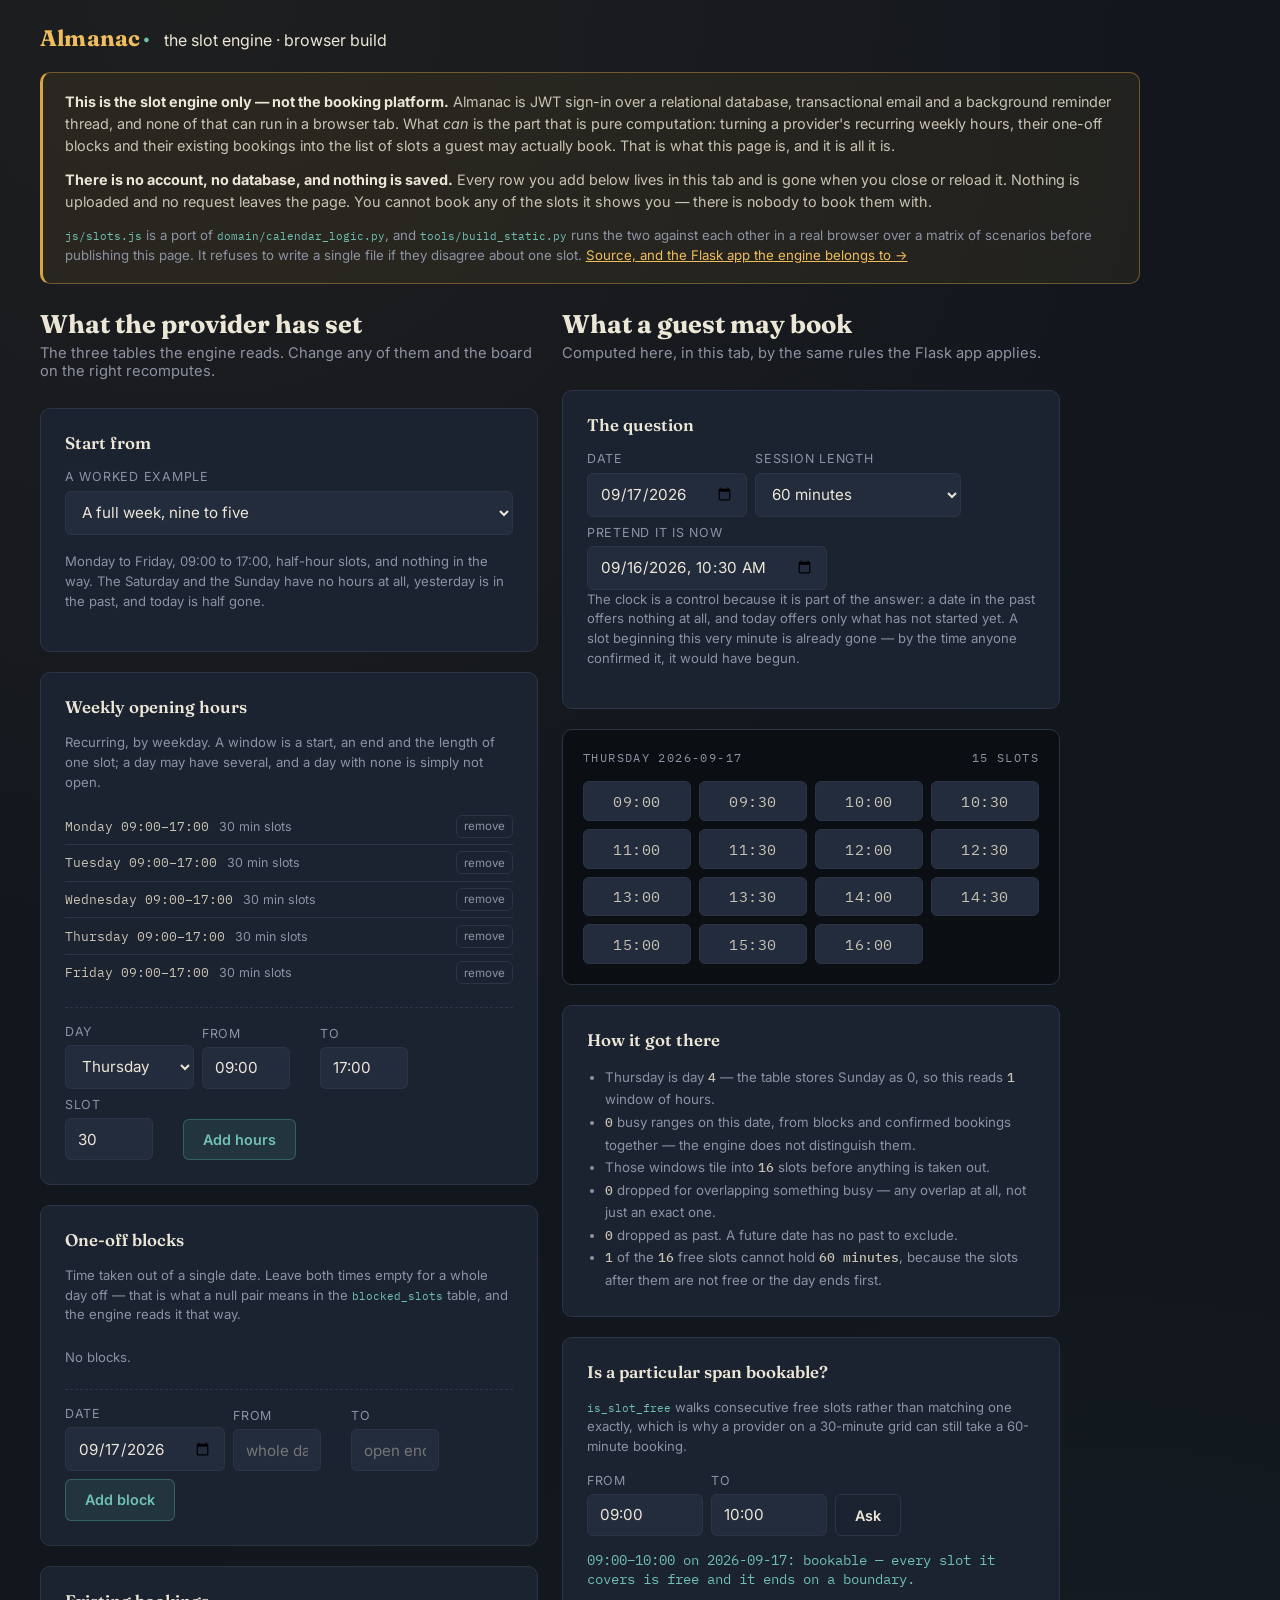
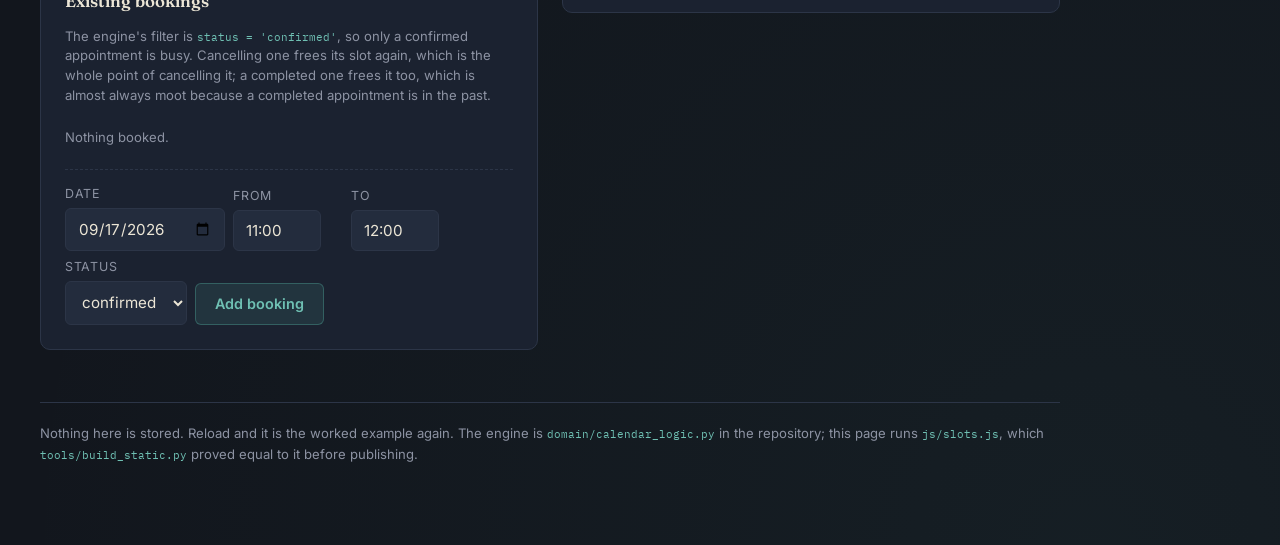
==== docs/app/index.html @ aa849d2b "Group 17 root modules into packages, and publish the slot engine on its own The root held seventeen " ====
<!DOCTYPE html>
<html lang="en">
<head>
<meta charset="UTF-8">
<meta name="viewport" content="width=device-width, initial-scale=1.0">
<title>Almanac — the slot engine, in your browser</title>
<meta name="description" content="The free-slot engine from Almanac, running standalone: recurring weekly hours, minus one-off blocks, minus existing bookings, tiled into bookable slots. No account, no database, nothing saved.">
<link rel="stylesheet" href="css/style.css">
<link rel="stylesheet" href="css/demo.css">
</head>
<body class="demo-body">

<header class="demo-head">
  <div class="brand"><span class="mark">Almanac</span></div>
  <span class="brand sub">the slot engine · browser build</span>
</header>

<!-- The banner the Flask app does not have, because the Flask app does not
     need it. Said before anything else on the page, because somebody who
     reads this as "Almanac, online" will be wrong about every important
     thing on it. -->
<div class="demo-banner" id="demoBanner">
  <p>
    <b>This is the slot engine only — not the booking platform.</b>
    Almanac is JWT sign-in over a relational database, transactional email and
    a background reminder thread, and none of that can run in a browser tab.
    What <i>can</i> is the part that is pure computation: turning a provider's
    recurring weekly hours, their one-off blocks and their existing bookings
    into the list of slots a guest may actually book. That is what this page
    is, and it is all it is.
  </p>
  <p>
    <b>There is no account, no database, and nothing is saved.</b> Every row
    you add below lives in this tab and is gone when you close or reload it.
    Nothing is uploaded and no request leaves the page. You cannot book any of
    the slots it shows you — there is nobody to book them with.
  </p>
  <p class="demo-provenance">
    <code>js/slots.js</code> is a port of <code>domain/calendar_logic.py</code>,
    and <code>tools/build_static.py</code> runs the two against each other in a
    real browser over a matrix of scenarios before publishing this page. It
    refuses to write a single file if they disagree about one slot.
    <a href="https://github.com/luke-zhang-cs-py/Almanac-Main-Full-Stack-Calendar">Source, and the Flask app the engine belongs to &rarr;</a>
  </p>
</div>

<main class="main demo-main">

  <div class="demo-columns">

    <!-- ------------------------------------------------ the rows, left -->
    <section class="demo-inputs">
      <h2>What the provider has set</h2>
      <p class="lede">The three tables the engine reads. Change any of them and
        the board on the right recomputes.</p>

      <div class="card">
        <h3>Start from</h3>
        <div class="field">
          <label for="preset">A worked example</label>
          <select id="preset"></select>
        </div>
        <p class="demo-note" id="presetNote"></p>
      </div>

      <div class="card">
        <h3>Weekly opening hours</h3>
        <p class="demo-note">Recurring, by weekday. A window is a start, an end
          and the length of one slot; a day may have several, and a day with
          none is simply not open.</p>
        <div id="weekRows"></div>
        <form class="inline-form demo-add" id="addWindow">
          <div class="field">
            <label for="windowDay">Day</label>
            <select id="windowDay"></select>
          </div>
          <div class="field">
            <label for="windowStart">From</label>
            <input type="text" id="windowStart" value="09:00" size="5">
          </div>
          <div class="field">
            <label for="windowEnd">To</label>
            <input type="text" id="windowEnd" value="17:00" size="5">
          </div>
          <div class="field">
            <label for="windowSlot">Slot</label>
            <input type="number" id="windowSlot" value="30" min="1" step="1">
          </div>
          <button type="submit" class="btn btn-teal">Add hours</button>
        </form>
      </div>

      <div class="card">
        <h3>One-off blocks</h3>
        <p class="demo-note">Time taken out of a single date. Leave both times
          empty for a whole day off — that is what a null pair means in the
          <code>blocked_slots</code> table, and the engine reads it that way.</p>
        <div id="blockRows"></div>
        <form class="inline-form demo-add" id="addBlock">
          <div class="field">
            <label for="blockDate">Date</label>
            <input type="date" id="blockDate">
          </div>
          <div class="field">
            <label for="blockStart">From</label>
            <input type="text" id="blockStart" placeholder="whole day" size="5">
          </div>
          <div class="field">
            <label for="blockEnd">To</label>
            <input type="text" id="blockEnd" placeholder="open end" size="5">
          </div>
          <button type="submit" class="btn btn-teal">Add block</button>
        </form>
      </div>

      <div class="card">
        <h3>Existing bookings</h3>
        <p class="demo-note">The engine's filter is
          <code>status = 'confirmed'</code>, so only a confirmed appointment
          is busy. Cancelling one frees its slot again, which is the whole
          point of cancelling it; a completed one frees it too, which is
          almost always moot because a completed appointment is in the
          past.</p>
        <div id="bookingRows"></div>
        <form class="inline-form demo-add" id="addBooking">
          <div class="field">
            <label for="bookingDate">Date</label>
            <input type="date" id="bookingDate">
          </div>
          <div class="field">
            <label for="bookingStart">From</label>
            <input type="text" id="bookingStart" value="11:00" size="5">
          </div>
          <div class="field">
            <label for="bookingEnd">To</label>
            <input type="text" id="bookingEnd" value="12:00" size="5">
          </div>
          <div class="field">
            <label for="bookingStatus">Status</label>
            <select id="bookingStatus">
              <option value="confirmed">confirmed</option>
              <option value="cancelled">cancelled</option>
              <option value="completed">completed</option>
            </select>
          </div>
          <button type="submit" class="btn btn-teal">Add booking</button>
        </form>
      </div>
    </section>

    <!-- --------------------------------------------- the answer, right -->
    <section class="demo-output">
      <h2>What a guest may book</h2>
      <p class="lede">Computed here, in this tab, by the same rules the Flask
        app applies.</p>

      <div class="card">
        <h3>The question</h3>
        <form class="inline-form" id="askForm" onsubmit="return false;">
          <div class="field">
            <label for="askDate">Date</label>
            <input type="date" id="askDate">
          </div>
          <div class="field">
            <label for="askDuration">Session length</label>
            <select id="askDuration">
              <option value="0">one slot, whatever it is</option>
              <option value="15">15 minutes</option>
              <option value="30">30 minutes</option>
              <option value="45">45 minutes</option>
              <option value="60">60 minutes</option>
              <option value="90">90 minutes</option>
              <option value="120">2 hours</option>
            </select>
          </div>
          <div class="field">
            <label for="askNow">Pretend it is now</label>
            <input type="datetime-local" id="askNow">
          </div>
        </form>
        <p class="demo-note">The clock is a control because it is part of the
          answer: a date in the past offers nothing at all, and today offers
          only what has not started yet. A slot beginning this very minute is
          already gone — by the time anyone confirmed it, it would have begun.</p>
      </div>

      <div class="board">
        <div class="board-head">
          <span id="boardDay">—</span>
          <span id="boardCount">—</span>
        </div>
        <div class="board-grid" id="boardGrid"></div>
        <div class="board-empty hidden" id="boardEmpty"></div>
      </div>

      <div class="card demo-trace">
        <h3>How it got there</h3>
        <ul id="traceList"></ul>
      </div>

      <div class="card">
        <h3>Is a particular span bookable?</h3>
        <p class="demo-note"><code>is_slot_free</code> walks consecutive free
          slots rather than matching one exactly, which is why a provider on a
          30-minute grid can still take a 60-minute booking.</p>
        <form class="inline-form" id="probeForm">
          <div class="field">
            <label for="probeStart">From</label>
            <input type="text" id="probeStart" value="09:00" size="5">
          </div>
          <div class="field">
            <label for="probeEnd">To</label>
            <input type="text" id="probeEnd" value="10:00" size="5">
          </div>
          <button type="submit" class="btn btn-ghost">Ask</button>
        </form>
        <p id="probeAnswer" class="demo-answer">—</p>
      </div>
    </section>
  </div>

  <footer class="demo-foot">
    <p>
      Nothing here is stored. Reload and it is the worked example again.
      The engine is <code>domain/calendar_logic.py</code> in the repository;
      this page runs <code>js/slots.js</code>, which
      <code>tools/build_static.py</code> proved equal to it before publishing.
    </p>
  </footer>
</main>

<script src="js/slots.js"></script>
<script src="js/scenarios.js"></script>
<script src="js/demo.js"></script>
</body>
</html>
---- docs/app/css/style.css ----
/* Generated by tools/build_static.py -- edit static/css/style.css instead. */
@import url('https://fonts.googleapis.com/css2?family=Fraunces:opsz,wght@9..144,500..800&family=Inter:wght@400;500;600;700&family=IBM+Plex+Mono:wght@400;500;600&display=swap');

:root {
  --ink: #12161d;
  --panel: #1b2230;
  --panel-alt: #232c3d;
  --panel-raised: #29334a;
  --border: #2c3547;
  --parchment: #ece6d6;
  --parchment-dim: #c9c3b2;
  --muted: #8d93a3;
  --brass: #d9a441;
  --brass-strong: #f0bd5c;
  --teal: #4fa396;
  --teal-strong: #6fc0b3;
  --clay: #c1573f;
  --clay-strong: #dd7057;

  --font-display: 'Fraunces', serif;
  --font-body: 'Inter', system-ui, sans-serif;
  --font-mono: 'IBM Plex Mono', monospace;

  --radius-s: 6px;
  --radius-m: 10px;
  --radius-l: 16px;
  --shadow-card: 0 10px 30px -12px rgba(0, 0, 0, 0.55);
}

* { box-sizing: border-box; }

html, body {
  margin: 0;
  padding: 0;
  background: var(--ink);
  color: var(--parchment);
  font-family: var(--font-body);
  min-height: 100vh;
}

body {
  background-image:
    radial-gradient(circle at 15% 0%, rgba(217, 164, 65, 0.06), transparent 45%),
    radial-gradient(circle at 85% 100%, rgba(79, 163, 150, 0.06), transparent 45%);
}

button, input, select, textarea { font-family: inherit; }

a { color: var(--brass-strong); }

::selection { background: var(--brass); color: var(--ink); }

/* focus visibility */
button:focus-visible, input:focus-visible, select:focus-visible, a:focus-visible {
  outline: 2px solid var(--brass-strong);
  outline-offset: 2px;
}

.hidden { display: none !important; }

/* ---------------------------------------------------------------- */
/* App shell / brand                                                 */
/* ---------------------------------------------------------------- */
.brand {
  display: flex;
  align-items: baseline;
  gap: 0.5rem;
}
.brand .mark {
  font-family: var(--font-display);
  font-weight: 700;
  font-size: 1.4rem;
  color: var(--brass-strong);
  letter-spacing: 0.01em;
}
.brand .mark::after { content: '·'; color: var(--teal-strong); margin-left: 2px; }
.brand .sub {
  font-family: var(--font-mono);
  font-size: 0.68rem;
  color: var(--muted);
  text-transform: uppercase;
  letter-spacing: 0.14em;
}

/* ---------------------------------------------------------------- */
/* Auth screen — "open ledger" split card                            */
/* ---------------------------------------------------------------- */
#auth-screen {
  min-height: 100vh;
  display: flex;
  align-items: center;
  justify-content: center;
  padding: 2rem 1rem;
}

.ledger {
  width: min(880px, 100%);
  display: grid;
  grid-template-columns: 1fr 1.1fr;
  border-radius: var(--radius-l);
  overflow: hidden;
  box-shadow: var(--shadow-card);
  border: 1px solid var(--border);
}

.ledger-cover {
  background: linear-gradient(160deg, #1a2130, #0e1218 85%);
  padding: 2.75rem 2.25rem;
  display: flex;
  flex-direction: column;
  justify-content: space-between;
  position: relative;
  border-right: 1px dashed var(--border);
}
.ledger-cover::before {
  content: '';
  position: absolute;
  inset: 14px;
  border: 1px solid rgba(217, 164, 65, 0.18);
  border-radius: 10px;
  pointer-events: none;
}
.ledger-cover h1 {
  font-family: var(--font-display);
  font-size: 2.1rem;
  line-height: 1.15;
  margin: 1.5rem 0 0.75rem;
  color: var(--parchment);
}
.ledger-cover p {
  color: var(--parchment-dim);
  font-size: 0.95rem;
  line-height: 1.55;
  max-width: 30ch;
}
.ledger-cover .roles {
  display: flex;
  flex-direction: column;
  gap: 0.6rem;
  margin-top: 2rem;
  font-family: var(--font-mono);
  font-size: 0.75rem;
  color: var(--muted);
}
.ledger-cover .roles span.tag {
  display: inline-block;
  width: 8px; height: 8px;
  border-radius: 50%;
  margin-right: 0.5rem;
}

.ledger-form {
  background: var(--panel);
  padding: 2.75rem 2.5rem;
  display: flex;
  flex-direction: column;
}

.tabs {
  display: flex;
  gap: 1.5rem;
  margin-bottom: 1.75rem;
  border-bottom: 1px solid var(--border);
}
.tab {
  background: none;
  border: none;
  color: var(--muted);
  font-size: 0.95rem;
  font-weight: 600;
  padding: 0.5rem 0 0.9rem;
  cursor: pointer;
  position: relative;
}
.tab.active { color: var(--parchment); }
.tab.active::after {
  content: '';
  position: absolute;
  left: 0; right: 0; bottom: -1px;
  height: 2px;
  background: var(--brass-strong);
}

.field { margin-bottom: 1.1rem; }
.field label {
  display: block;
  font-size: 0.78rem;
  color: var(--muted);
  margin-bottom: 0.4rem;
  text-transform: uppercase;
  letter-spacing: 0.06em;
}
.field input, .field select, .field textarea {
  width: 100%;
  background: var(--panel-alt);
  border: 1px solid var(--border);
  border-radius: var(--radius-s);
  color: var(--parchment);
  padding: 0.65rem 0.75rem;
  font-size: 0.95rem;
}
.field input:focus, .field select:focus, .field textarea:focus { border-color: var(--brass); }

.role-picker { display: flex; gap: 0.6rem; }
.role-picker label {
  flex: 1;
  border: 1px solid var(--border);
  border-radius: var(--radius-s);
  padding: 0.55rem 0.5rem;
  text-align: center;
  font-size: 0.82rem;
  cursor: pointer;
  color: var(--muted);
  text-transform: none;
}
.role-picker input { display: none; }
.role-picker input:checked + span { color: var(--parchment); }
.role-picker label:has(input:checked) { border-color: var(--brass); background: rgba(217,164,65,0.08); }

.btn {
  display: inline-flex;
  align-items: center;
  justify-content: center;
  gap: 0.5rem;
  border: none;
  border-radius: var(--radius-s);
  padding: 0.7rem 1.2rem;
  font-weight: 600;
  font-size: 0.9rem;
  cursor: pointer;
  transition: transform 0.08s ease, filter 0.15s ease;
}
.btn:active { transform: translateY(1px); }
.btn-primary { background: var(--brass); color: #201505; }
.btn-primary:hover { filter: brightness(1.08); }
.btn-ghost { background: transparent; color: var(--parchment); border: 1px solid var(--border); }
.btn-ghost:hover { border-color: var(--brass); }
.btn-danger { background: rgba(193, 87, 63, 0.15); color: var(--clay-strong); border: 1px solid rgba(193,87,63,0.4); }
.btn-danger:hover { background: rgba(193, 87, 63, 0.28); }
.btn-teal { background: rgba(79,163,150,0.15); color: var(--teal-strong); border: 1px solid rgba(79,163,150,0.4); }
.btn-teal:hover { background: rgba(79,163,150,0.28); }
.btn-block { width: 100%; }
.btn:disabled { opacity: 0.5; cursor: not-allowed; }

.form-msg {
  font-size: 0.85rem;
  padding: 0.6rem 0.8rem;
  border-radius: var(--radius-s);
  margin-bottom: 1rem;
}
.form-msg.error { background: rgba(193,87,63,0.15); color: var(--clay-strong); }
.form-msg.success { background: rgba(79,163,150,0.15); color: var(--teal-strong); }

/* ---------------------------------------------------------------- */
/* App layout                                                        */
/* ---------------------------------------------------------------- */
#app-screen { display: grid; grid-template-columns: 230px 1fr; min-height: 100vh; }

.sidebar {
  background: #0e1218;
  border-right: 1px solid var(--border);
  padding: 1.75rem 1.25rem;
  display: flex;
  flex-direction: column;
}
.sidebar .brand { margin-bottom: 2.25rem; }
.nav-item {
  display: flex;
  align-items: center;
  gap: 0.65rem;
  padding: 0.65rem 0.75rem;
  border-radius: var(--radius-s);
  color: var(--muted);
  font-size: 0.88rem;
  font-weight: 500;
  cursor: pointer;
  margin-bottom: 0.25rem;
  border: 1px solid transparent;
}
.nav-item:hover { color: var(--parchment); }
.nav-item.active {
  background: var(--panel);
  color: var(--parchment);
  border-color: var(--border);
}
.nav-item .dot { width: 6px; height: 6px; border-radius: 50%; background: var(--brass); opacity: 0; }
.nav-item.active .dot { opacity: 1; }

.sidebar-foot {
  margin-top: auto;
  padding-top: 1.25rem;
  border-top: 1px solid var(--border);
  font-size: 0.8rem;
}
.who { color: var(--parchment); font-weight: 600; }
.role-badge {
  display: inline-block;
  font-family: var(--font-mono);
  font-size: 0.65rem;
  text-transform: uppercase;
  letter-spacing: 0.08em;
  padding: 0.15rem 0.45rem;
  border-radius: 4px;
  margin-top: 0.35rem;
}
.role-badge.admin { background: rgba(217,164,65,0.18); color: var(--brass-strong); }
.role-badge.provider { background: rgba(79,163,150,0.18); color: var(--teal-strong); }
.role-badge.client { background: rgba(140,150,170,0.18); color: var(--muted); }

.main { padding: 2rem 2.5rem; max-width: 1100px; }
.main h2 {
  font-family: var(--font-display);
  font-size: 1.6rem;
  margin: 0 0 0.25rem;
}
.main .lede { color: var(--muted); margin: 0 0 1.75rem; font-size: 0.92rem; }

.card {
  background: var(--panel);
  border: 1px solid var(--border);
  border-radius: var(--radius-m);
  padding: 1.5rem;
  margin-bottom: 1.25rem;
}
.card h3 {
  font-family: var(--font-display);
  font-size: 1.05rem;
  margin: 0 0 1rem;
  font-weight: 600;
}

.grid-2 { display: grid; grid-template-columns: 1fr 1fr; gap: 1.25rem; }

/* provider directory */
.provider-list { display: grid; grid-template-columns: repeat(auto-fill, minmax(220px, 1fr)); gap: 1rem; }
.provider-card {
  background: var(--panel-alt);
  border: 1px solid var(--border);
  border-radius: var(--radius-m);
  padding: 1.1rem;
  cursor: pointer;
  transition: border-color 0.15s ease;
}
.provider-card:hover { border-color: var(--brass); }
.provider-card.selected { border-color: var(--brass); background: rgba(217,164,65,0.07); }
.provider-card .name { font-weight: 600; margin-bottom: 0.2rem; }
.provider-card .specialty { color: var(--teal-strong); font-size: 0.8rem; font-family: var(--font-mono); }

/* Departure board — signature slot picker */
.board {
  background: #0b0e13;
  border: 1px solid var(--border);
  border-radius: var(--radius-m);
  padding: 1.25rem;
}
.board-head {
  display: flex;
  justify-content: space-between;
  align-items: center;
  margin-bottom: 1rem;
  font-family: var(--font-mono);
  font-size: 0.72rem;
  text-transform: uppercase;
  letter-spacing: 0.12em;
  color: var(--muted);
}
.board-grid {
  display: grid;
  grid-template-columns: repeat(auto-fill, minmax(92px, 1fr));
  gap: 0.5rem;
}
.slot-chip {
  font-family: var(--font-mono);
  font-size: 0.95rem;
  letter-spacing: 0.03em;
  background: var(--panel-alt);
  border: 1px solid var(--border);
  color: var(--parchment-dim);
  border-radius: var(--radius-s);
  padding: 0.55rem 0.4rem;
  text-align: center;
  cursor: pointer;
  transition: background 0.12s ease, color 0.12s ease, transform 0.08s ease;
}
.slot-chip:hover { background: var(--panel-raised); color: var(--parchment); }
.slot-chip.selected { background: var(--brass); color: #201505; border-color: var(--brass); font-weight: 600; }
.slot-chip:active { transform: scale(0.97); }
.board-empty { color: var(--muted); font-size: 0.88rem; padding: 1.5rem 0; text-align: center; }

/* tables */
table { width: 100%; border-collapse: collapse; font-size: 0.88rem; }
th {
  text-align: left;
  font-family: var(--font-mono);
  font-size: 0.68rem;
  text-transform: uppercase;
  letter-spacing: 0.08em;
  color: var(--muted);
  padding: 0.5rem 0.6rem;
  border-bottom: 1px solid var(--border);
}
td { padding: 0.65rem 0.6rem; border-bottom: 1px solid var(--border); vertical-align: middle; }
tr:last-child td { border-bottom: none; }
.mono { font-family: var(--font-mono); }

.status-pill {
  display: inline-block;
  font-family: var(--font-mono);
  font-size: 0.68rem;
  text-transform: uppercase;
  letter-spacing: 0.06em;
  padding: 0.2rem 0.5rem;
  border-radius: 4px;
}
.status-pill.confirmed { background: rgba(79,163,150,0.18); color: var(--teal-strong); }
.status-pill.cancelled { background: rgba(193,87,63,0.18); color: var(--clay-strong); }
.status-pill.completed { background: rgba(217,164,65,0.18); color: var(--brass-strong); }
.status-pill.sent { background: rgba(79,163,150,0.18); color: var(--teal-strong); }
.status-pill.queued { background: rgba(140,150,170,0.18); color: var(--muted); }
.status-pill.failed { background: rgba(193,87,63,0.18); color: var(--clay-strong); }

/* email log */
.mail-status { display: flex; align-items: center; gap: 0.9rem; flex-wrap: wrap; font-size: 0.8rem; color: var(--muted); }
.mail-error {
  margin-top: 0.3rem;
  max-width: 220px;
  font-size: 0.7rem;
  color: var(--clay-strong);
  white-space: nowrap;
  overflow: hidden;
  text-overflow: ellipsis;
}

/* ticket-stub appointment cards for the client view */
.ticket-list { display: flex; flex-direction: column; gap: 0.75rem; }
.ticket {
  display: grid;
  grid-template-columns: 90px 1fr auto;
  align-items: center;
  gap: 1rem;
  background: var(--panel-alt);
  border: 1px solid var(--border);
  border-radius: var(--radius-s);
  padding: 0.9rem 1rem;
  position: relative;
}
.ticket::before, .ticket::after {
  content: '';
  position: absolute;
  width: 14px; height: 14px;
  background: var(--ink);
  border-radius: 50%;
  top: 50%;
  transform: translateY(-50%);
}
.ticket::before { left: -7px; }
.ticket::after { right: -7px; }
.ticket .date-block {
  font-family: var(--font-mono);
  text-align: center;
  border-right: 1px dashed var(--border);
  padding-right: 1rem;
}
.ticket .date-block .day { font-size: 1.3rem; color: var(--brass-strong); font-weight: 600; line-height: 1; }
.ticket .date-block .mon { font-size: 0.65rem; color: var(--muted); text-transform: uppercase; }
.ticket .info .who { font-weight: 600; margin-bottom: 0.15rem; }
.ticket .info .when { font-family: var(--font-mono); font-size: 0.8rem; color: var(--muted); }
.ticket .actions { display: flex; gap: 0.5rem; }

.empty-state {
  text-align: center;
  padding: 2.5rem 1rem;
  color: var(--muted);
}
.empty-state .glyph { font-size: 1.8rem; margin-bottom: 0.5rem; }

.day-row {
  display: grid;
  grid-template-columns: 110px 1fr auto;
  align-items: center;
  gap: 1rem;
  padding: 0.6rem 0;
  border-bottom: 1px solid var(--border);
}
.day-row:last-child { border-bottom: none; }
.day-row .day-name { font-weight: 600; font-size: 0.85rem; }
.day-row .windows { display: flex; flex-wrap: wrap; gap: 0.4rem; }
.window-chip {
  font-family: var(--font-mono);
  font-size: 0.75rem;
  background: var(--panel-raised);
  padding: 0.25rem 0.55rem;
  border-radius: 4px;
  display: inline-flex;
  align-items: center;
  gap: 0.4rem;
}
.window-chip button {
  background: none; border: none; color: var(--clay-strong); cursor: pointer; font-size: 0.85rem; line-height: 1; padding: 0;
}

.inline-form { display: flex; gap: 0.5rem; flex-wrap: wrap; align-items: flex-end; }
.inline-form .field { margin-bottom: 0; min-width: 110px; }

.toast-stack {
  position: fixed;
  bottom: 1.5rem;
  right: 1.5rem;
  display: flex;
  flex-direction: column;
  gap: 0.6rem;
  z-index: 50;
}
.toast {
  background: var(--panel-raised);
  border: 1px solid var(--border);
  border-left: 3px solid var(--brass);
  padding: 0.75rem 1rem;
  border-radius: var(--radius-s);
  font-size: 0.85rem;
  box-shadow: var(--shadow-card);
  animation: toast-in 0.2s ease;
}
.toast.error { border-left-color: var(--clay); }
.toast.success { border-left-color: var(--teal); }
@keyframes toast-in {
  from { opacity: 0; transform: translateY(8px); }
  to { opacity: 1; transform: translateY(0); }
}

@media (prefers-reduced-motion: reduce) {
  * { animation: none !important; transition: none !important; }
}

@media (max-width: 860px) {
  .ledger { grid-template-columns: 1fr; }
  .ledger-cover { display: none; }
  #app-screen { grid-template-columns: 1fr; }
  .sidebar { display: flex; flex-direction: row; overflow-x: auto; padding: 1rem; }
  .sidebar .brand, .sidebar-foot { display: none; }
  .nav-item { white-space: nowrap; }
  .main { padding: 1.5rem 1.25rem; }
  .grid-2 { grid-template-columns: 1fr; }
  .ticket { grid-template-columns: 70px 1fr; }
  .ticket .actions { grid-column: 1 / -1; justify-content: flex-end; margin-top: 0.5rem; }
}
---- docs/app/css/demo.css ----
/* The slot-engine demo's own styles.
 *
 * Everything structural -- the surface, the type, the cards, the departure
 * board, the slot chips, the buttons, the fields -- comes from
 * static/css/style.css, copied here by tools/build_static.py from the file
 * the Flask app serves. This file only adds what a page that does not exist
 * in the Flask app needs: the banner, a two-column layout, and a handful of
 * read-only rows.
 *
 * style.css opens with an @import of three Google fonts. Over https that
 * works; over file:// it quietly fails and the page falls back to the system
 * stack named beside each one, which is why --font-body ends in
 * system-ui, sans-serif. The layout does not depend on the webfonts loading.
 */

.demo-body { padding-bottom: 3rem; }

.demo-head {
  display: flex;
  align-items: baseline;
  gap: 0.9rem;
  padding: 1.5rem 2.5rem 0;
  flex-wrap: wrap;
}
.demo-head .brand.sub { margin: 0; }

.demo-banner {
  margin: 1.25rem 2.5rem 0;
  padding: 1.1rem 1.35rem;
  border: 1px solid rgba(217, 164, 65, 0.42);
  border-left: 3px solid var(--brass);
  border-radius: var(--radius-m);
  background: rgba(217, 164, 65, 0.07);
  max-width: 1100px;
}
.demo-banner p {
  margin: 0 0 0.7rem;
  font-size: 0.9rem;
  line-height: 1.55;
  color: var(--parchment-dim);
}
.demo-banner p:last-child { margin-bottom: 0; }
.demo-banner b { color: var(--parchment); }
.demo-provenance { font-size: 0.83rem !important; color: var(--muted) !important; }
.demo-banner code, .demo-note code, .demo-foot code {
  font-family: var(--font-mono);
  font-size: 0.86em;
  color: var(--teal-strong);
}

.demo-main { max-width: 1100px; padding-top: 1.5rem; }

.demo-columns {
  display: grid;
  grid-template-columns: minmax(0, 1fr) minmax(0, 1fr);
  gap: 1.5rem;
  align-items: start;
}
@media (max-width: 900px) {
  .demo-columns { grid-template-columns: minmax(0, 1fr); }
  .demo-head, .demo-banner { margin-left: 1rem; margin-right: 1rem; padding-left: 1rem; }
  .demo-main { padding: 1.5rem 1rem 0; }
}

.demo-output .board { margin-bottom: 1.25rem; }

.demo-note {
  color: var(--muted);
  font-size: 0.82rem;
  line-height: 1.5;
  margin: 0 0 1rem;
}

.demo-add { margin-top: 1rem; padding-top: 1rem; border-top: 1px dashed var(--border); }
.demo-add .field input[type="number"] { width: 5.5rem; }
.demo-add .field input[type="text"] { width: 5.5rem; }

/* A row of the three tables, read back. Deliberately plain: these are rows,
 * not controls, and the only thing you can do to one is take it away. */
.demo-row {
  display: flex;
  align-items: center;
  gap: 0.6rem;
  padding: 0.4rem 0;
  border-bottom: 1px solid var(--border);
  font-size: 0.85rem;
}
.demo-row:last-child { border-bottom: none; }
.demo-row .when {
  font-family: var(--font-mono);
  color: var(--parchment-dim);
  font-size: 0.82rem;
}
.demo-row .label { color: var(--muted); font-size: 0.78rem; }
.demo-row .spacer { flex: 1; }
.demo-drop {
  background: transparent;
  border: 1px solid var(--border);
  color: var(--muted);
  border-radius: var(--radius-s);
  cursor: pointer;
  font-size: 0.72rem;
  padding: 0.15rem 0.45rem;
  line-height: 1.4;
}
.demo-drop:hover { border-color: var(--clay); color: var(--clay-strong); }

.demo-empty { color: var(--muted); font-size: 0.82rem; padding: 0.5rem 0; }

/* The slot chips on this page are not buttons: there is nothing to book. */
.demo-output .slot-chip { cursor: default; }
.demo-output .slot-chip:hover { background: var(--panel-alt); color: var(--parchment-dim); }
.demo-output .slot-chip:active { transform: none; }

.demo-trace ul { margin: 0; padding-left: 1.1rem; }
.demo-trace li {
  color: var(--muted);
  font-size: 0.83rem;
  line-height: 1.7;
}
.demo-trace li b { color: var(--parchment-dim); font-family: var(--font-mono); font-weight: 500; }

.demo-answer {
  font-family: var(--font-mono);
  font-size: 0.9rem;
  margin: 0.9rem 0 0;
  color: var(--parchment-dim);
}
.demo-answer.yes { color: var(--teal-strong); }
.demo-answer.no { color: var(--clay-strong); }

.demo-problem {
  margin-top: 0.9rem;
  font-size: 0.82rem;
  color: var(--clay-strong);
  font-family: var(--font-mono);
}

.demo-foot {
  margin-top: 2rem;
  padding-top: 1.25rem;
  border-top: 1px solid var(--border);
  color: var(--muted);
  font-size: 0.82rem;
  line-height: 1.6;
}
.demo-foot p { margin: 0; }
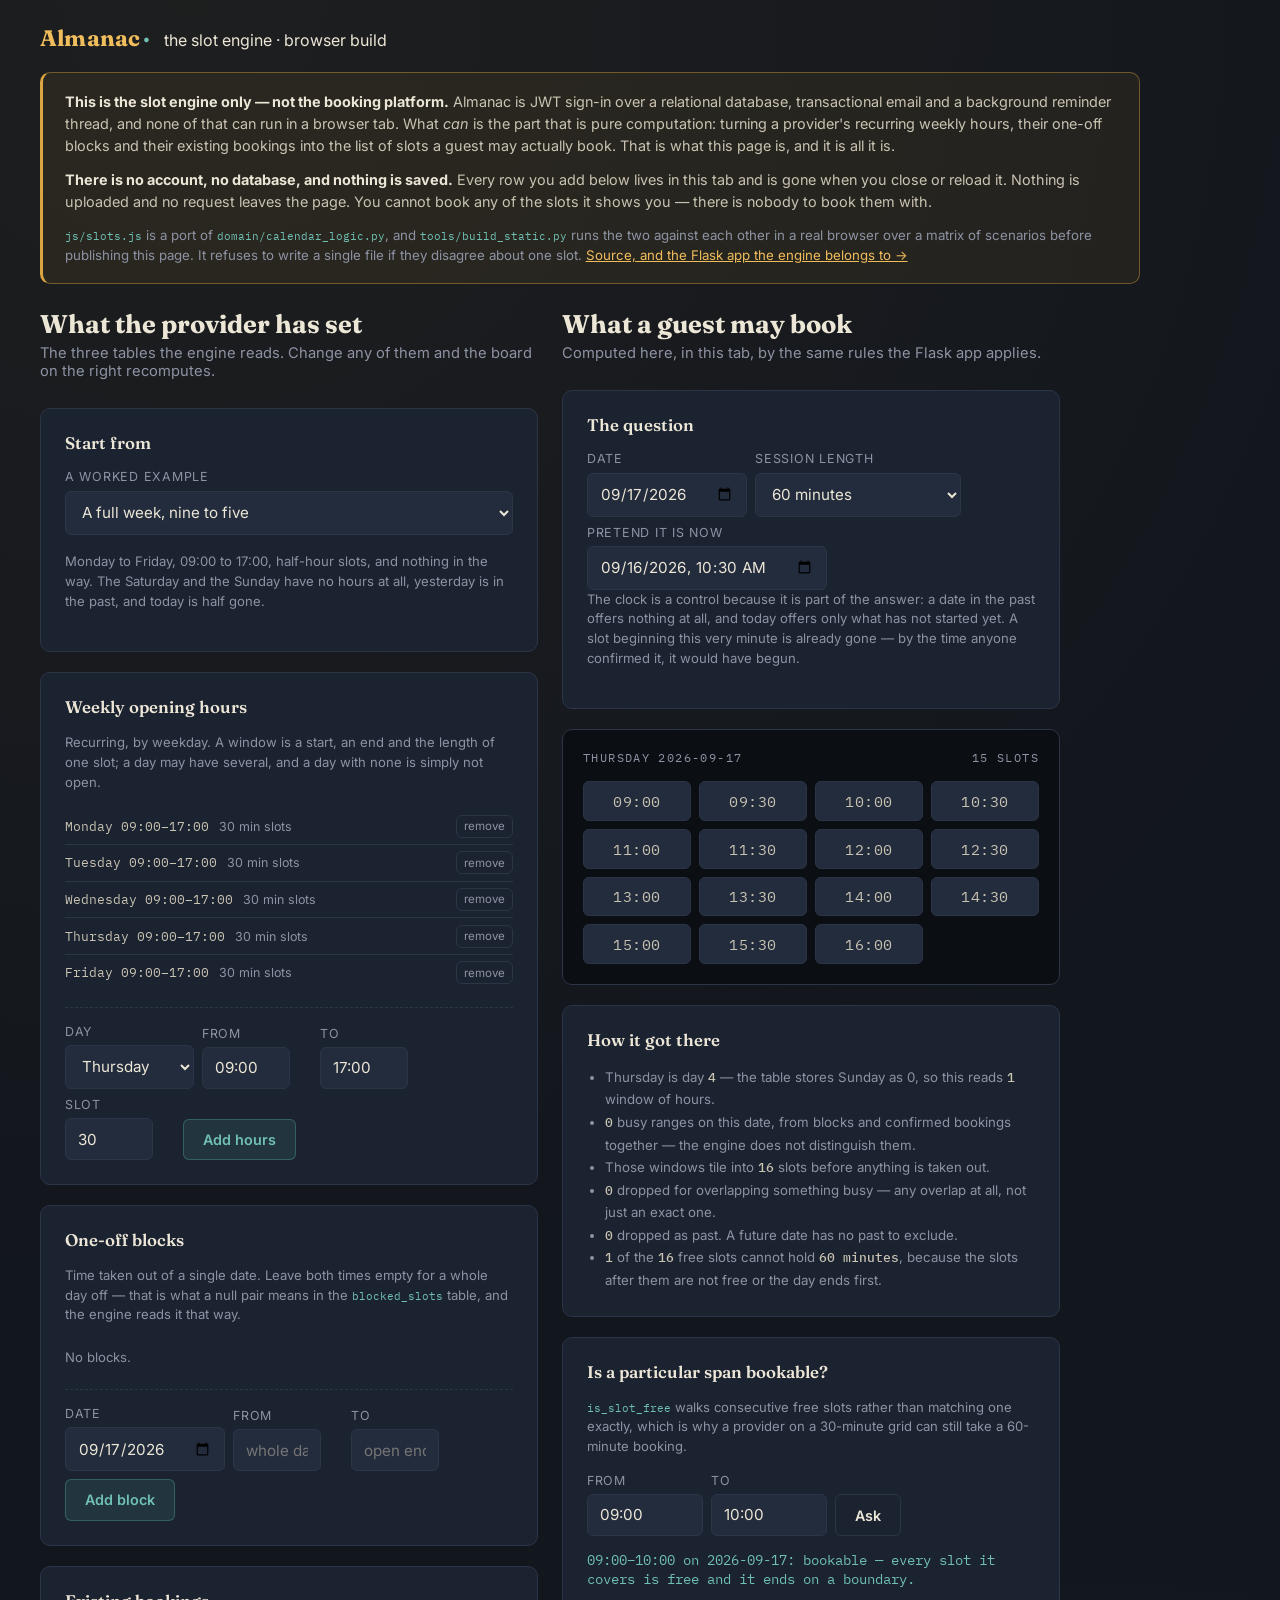
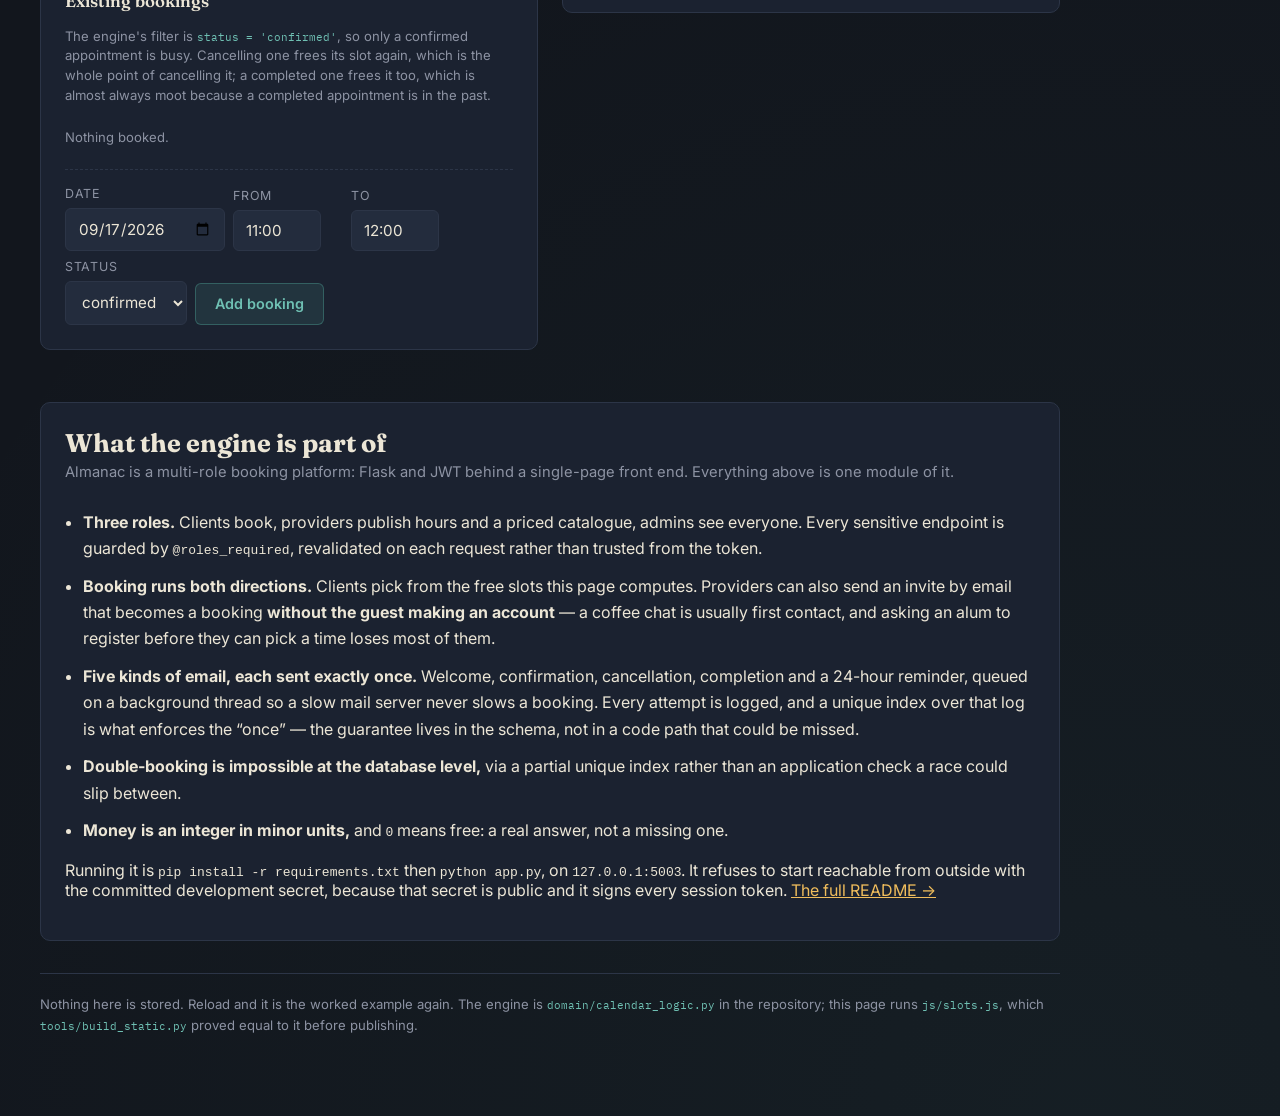
==== commit a68dae3a: "Say what the engine belongs to on the engine's own page The banner tells a visitor what the page is " ====
--- a/docs/app/index.html
+++ b/docs/app/index.html
@@ -219,6 +219,46 @@
     </section>
   </div>
 
+  <!-- What the engine belongs to. The banner says what this page is not,
+       which is not the same as saying what Almanac is -- and somebody who
+       arrives here from a search result has been told only the former. -->
+  <section class="card demo-about">
+    <h2>What the engine is part of</h2>
+    <p class="lede">Almanac is a multi-role booking platform: Flask and JWT
+      behind a single-page front end. Everything above is one module of it.</p>
+
+    <ul class="demo-about-list">
+      <li><b>Three roles.</b> Clients book, providers publish hours and a priced
+        catalogue, admins see everyone. Every sensitive endpoint is guarded by
+        <code>@roles_required</code>, revalidated on each request rather than
+        trusted from the token.</li>
+      <li><b>Booking runs both directions.</b> Clients pick from the free slots
+        this page computes. Providers can also send an invite by email that
+        becomes a booking <b>without the guest making an account</b> &mdash; a
+        coffee chat is usually first contact, and asking an alum to register
+        before they can pick a time loses most of them.</li>
+      <li><b>Five kinds of email, each sent exactly once.</b> Welcome,
+        confirmation, cancellation, completion and a 24-hour reminder, queued on
+        a background thread so a slow mail server never slows a booking. Every
+        attempt is logged, and a unique index over that log is what enforces the
+        &ldquo;once&rdquo; &mdash; the guarantee lives in the schema, not in a
+        code path that could be missed.</li>
+      <li><b>Double-booking is impossible at the database level,</b> via a
+        partial unique index rather than an application check a race could slip
+        between.</li>
+      <li><b>Money is an integer in minor units,</b> and <code>0</code> means
+        free: a real answer, not a missing one.</li>
+    </ul>
+
+    <p>
+      Running it is <code>pip install -r requirements.txt</code> then
+      <code>python app.py</code>, on <code>127.0.0.1:5003</code>. It refuses to
+      start reachable from outside with the committed development secret,
+      because that secret is public and it signs every session token.
+      <a href="https://github.com/luke-zhang-cs-py/Almanac-Main-Full-Stack-Calendar#readme">The full README &rarr;</a>
+    </p>
+  </section>
+
   <footer class="demo-foot">
     <p>
       Nothing here is stored. Reload and it is the worked example again.
--- a/docs/app/css/demo.css
+++ b/docs/app/css/demo.css
@@ -145,3 +145,21 @@
   line-height: 1.6;
 }
 .demo-foot p { margin: 0; }
+
+/* The "what this belongs to" section. The banner explains what the page is
+   not; this explains what it is part of, which a first-time reader needs
+   just as much. */
+.demo-about {
+  margin-top: 2rem;
+}
+.demo-about-list {
+  margin: 1rem 0 0;
+  padding-left: 1.1rem;
+  line-height: 1.65;
+}
+.demo-about-list li {
+  margin-bottom: 0.7rem;
+}
+.demo-about-list li:last-child {
+  margin-bottom: 0;
+}
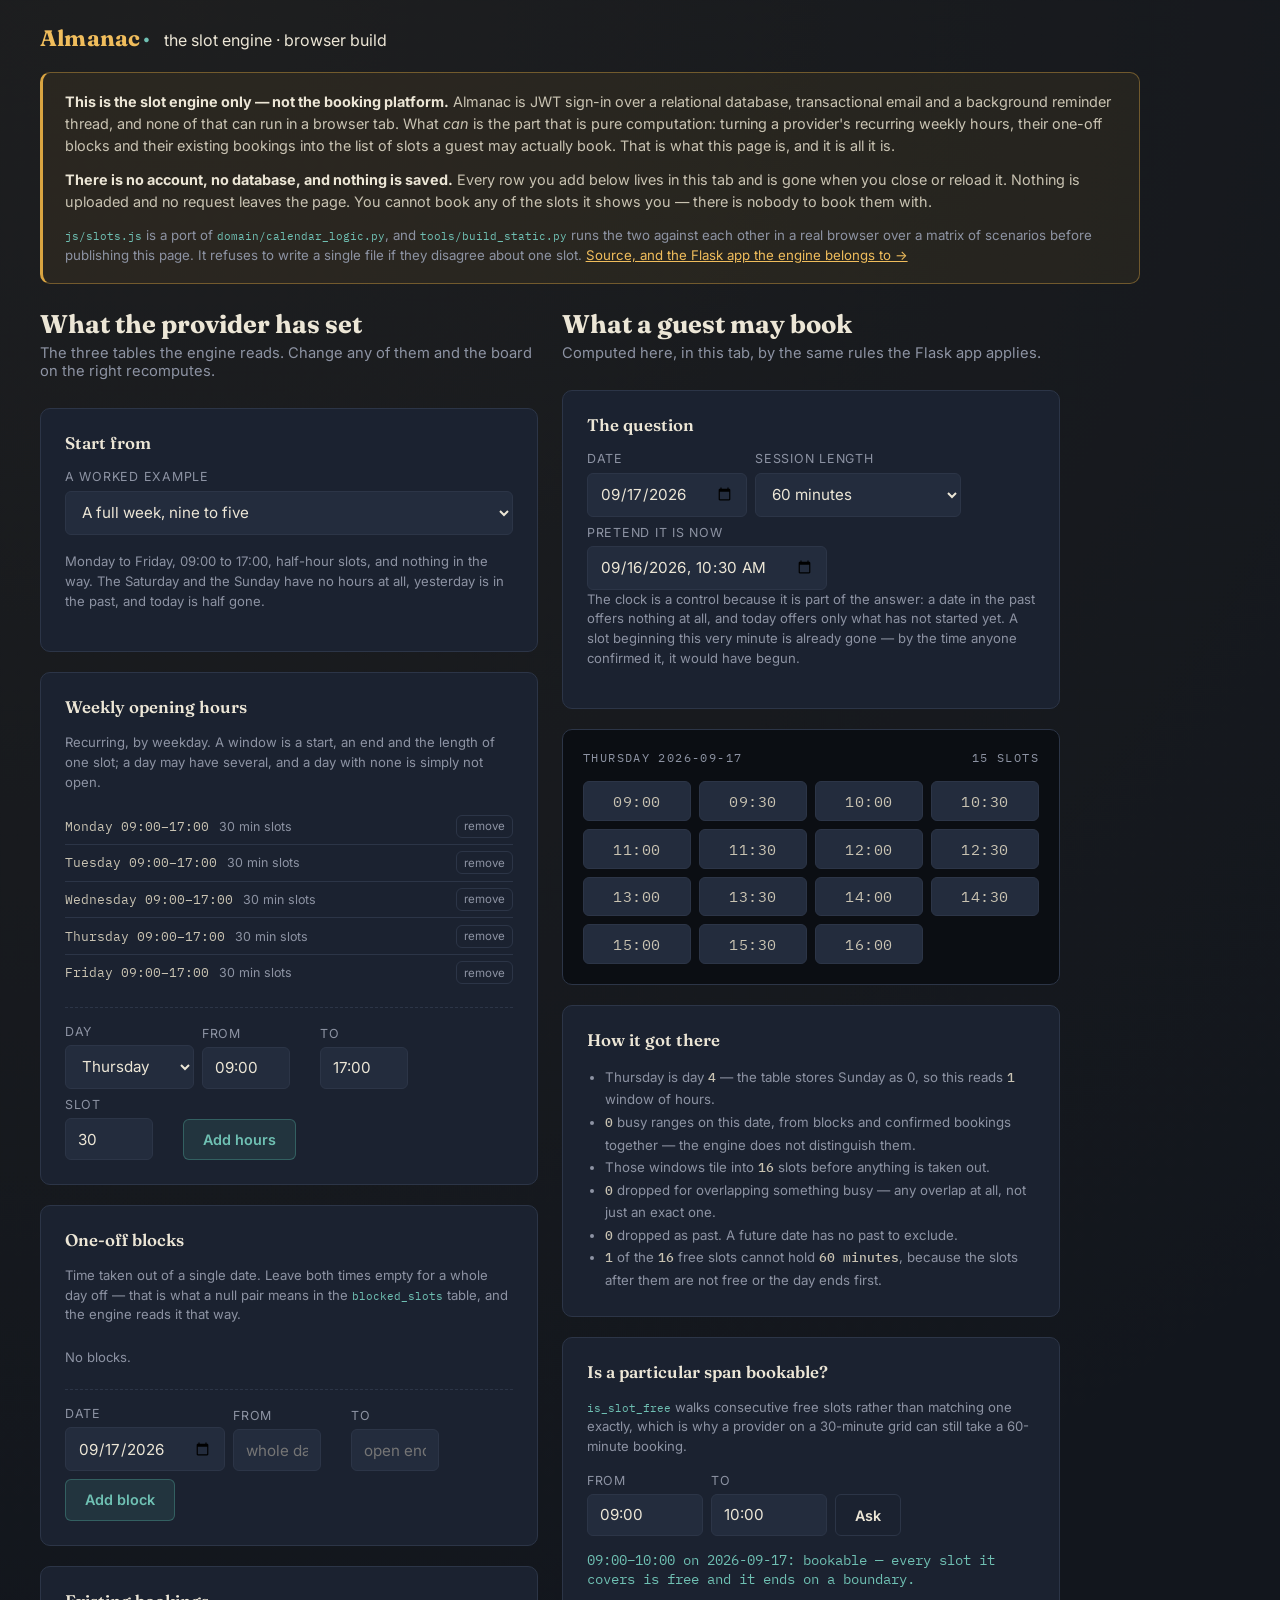
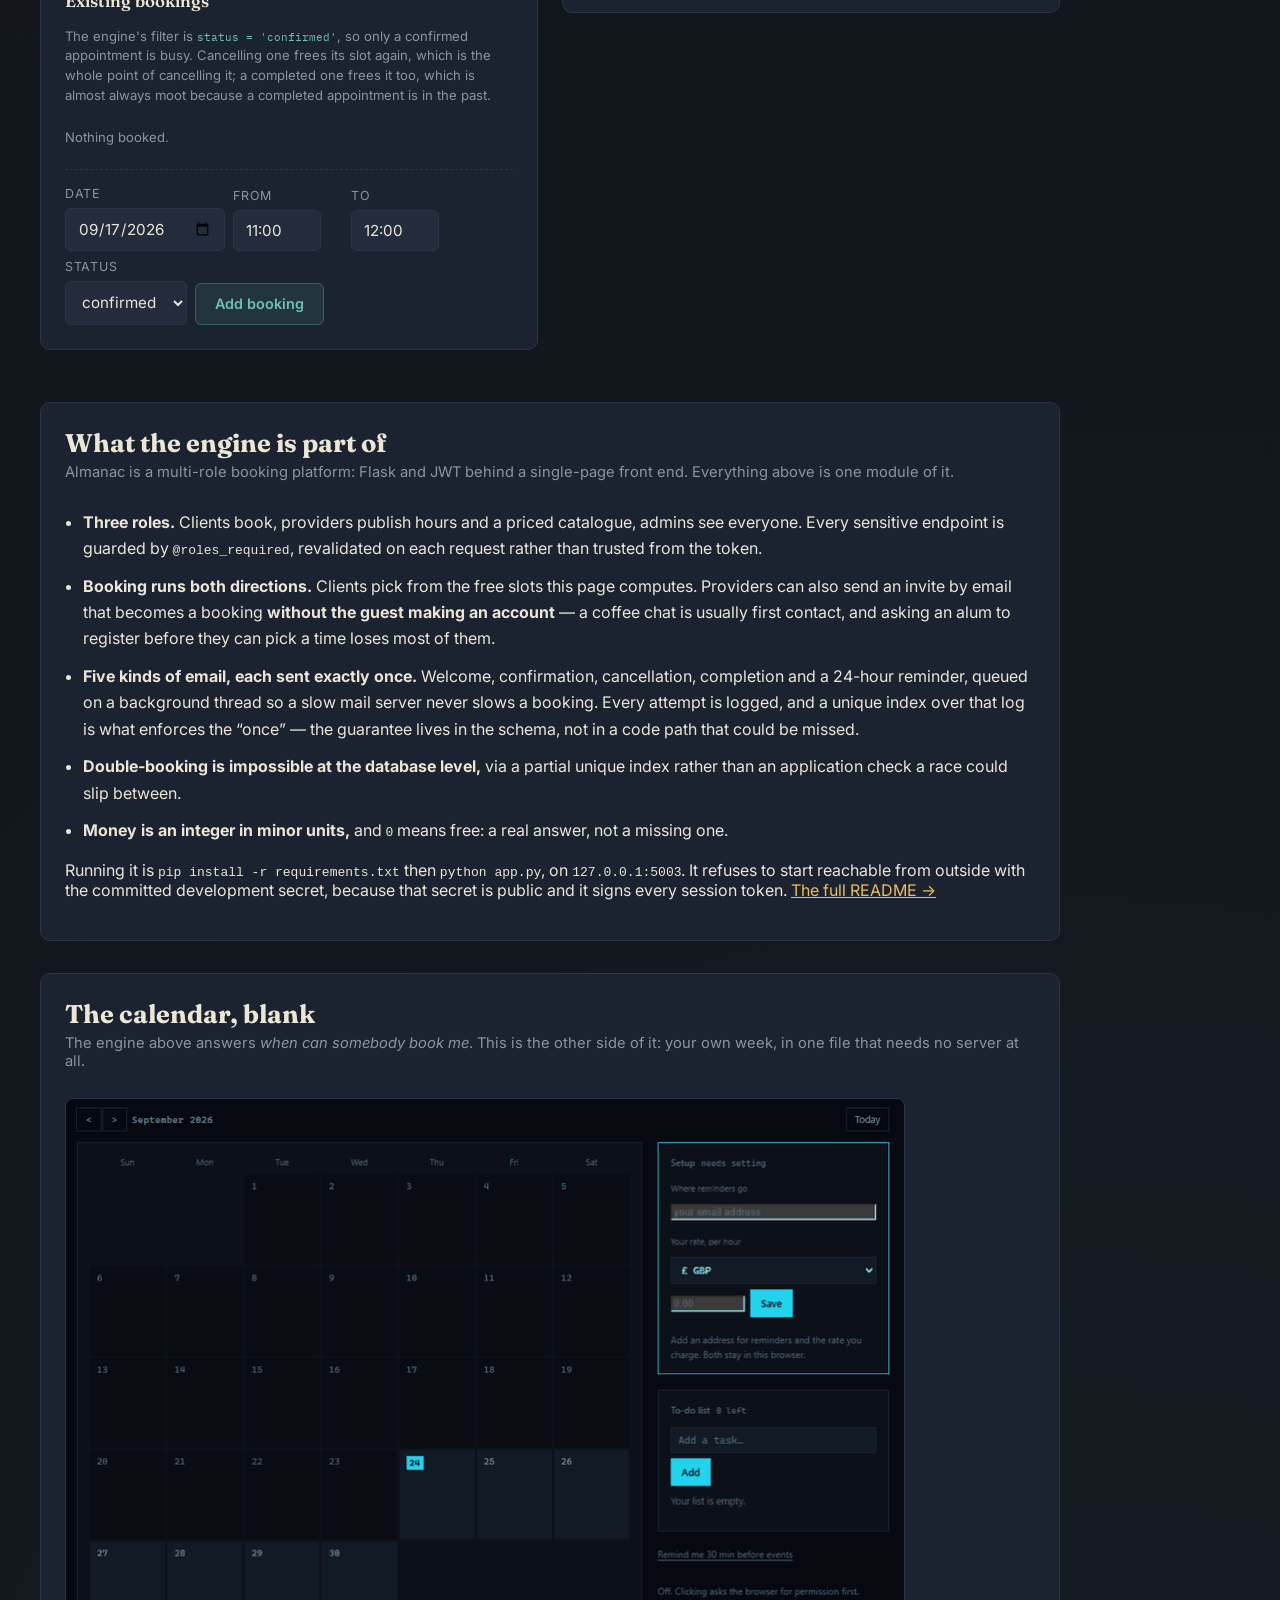
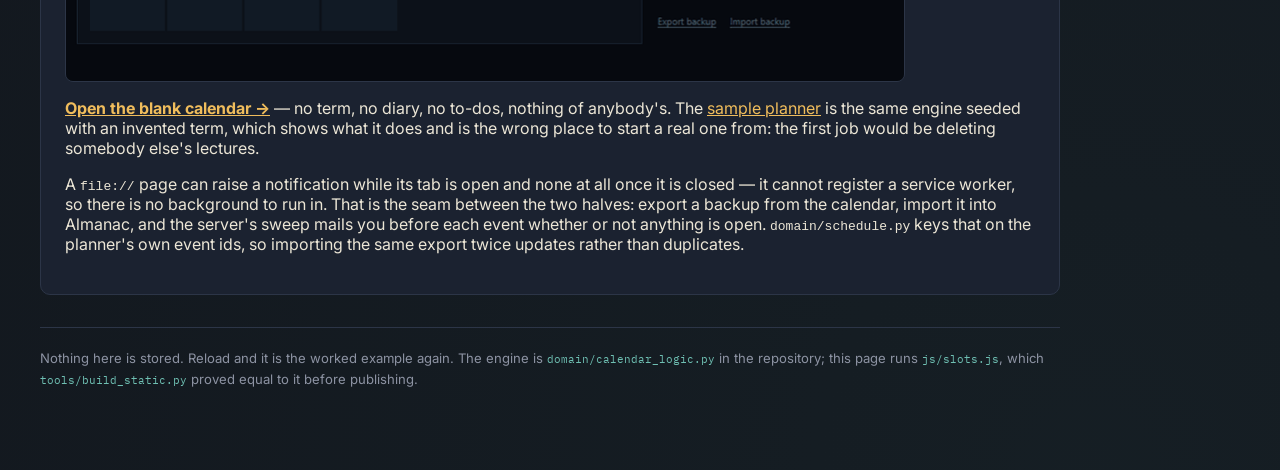
==== commit f5157078: "Show the blank calendar, in the README and on the engine page It was published last commit and then " ====
--- a/docs/app/index.html
+++ b/docs/app/index.html
@@ -259,6 +259,42 @@
     </p>
   </section>
 
+  <!-- The other half that runs without a server. Relative paths out of
+       docs/app/ on purpose: the bundle test collects only js/ and css/
+       references, and these are neither -- they are siblings in docs/. -->
+  <section class="card demo-about">
+    <h2>The calendar, blank</h2>
+    <p class="lede">The engine above answers <i>when can somebody book me</i>.
+      This is the other side of it: your own week, in one file that needs no
+      server at all.</p>
+
+    <p>
+      <a href="../calendar.html"><img src="../calendar-demo.gif" alt="An empty
+      month; a day is picked, two entries are added to it and appear on the
+      grid, and a to-do is added beside them" class="demo-shot"></a>
+    </p>
+
+    <p>
+      <a href="../calendar.html"><b>Open the blank calendar &rarr;</b></a>
+      &mdash; no term, no diary, no to-dos, nothing of anybody's. The
+      <a href="../planner.html">sample planner</a> is the same engine seeded
+      with an invented term, which shows what it does and is the wrong place
+      to start a real one from: the first job would be deleting somebody
+      else's lectures.
+    </p>
+
+    <p>
+      A <code>file://</code> page can raise a notification while its tab is
+      open and none at all once it is closed &mdash; it cannot register a
+      service worker, so there is no background to run in. That is the seam
+      between the two halves: export a backup from the calendar, import it
+      into Almanac, and the server's sweep mails you before each event whether
+      or not anything is open. <code>domain/schedule.py</code> keys that on the
+      planner's own event ids, so importing the same export twice updates
+      rather than duplicates.
+    </p>
+  </section>
+
   <footer class="demo-foot">
     <p>
       Nothing here is stored. Reload and it is the worked example again.
--- a/docs/app/css/demo.css
+++ b/docs/app/css/demo.css
@@ -163,3 +163,14 @@
 .demo-about-list li:last-child {
   margin-bottom: 0;
 }
+
+/* The calendar still, linked from the section above. Bounded so a wide
+   screen does not blow it up past its own pixel width. */
+.demo-shot {
+  display: block;
+  max-width: 100%;
+  width: 840px;
+  border: 1px solid var(--border);
+  border-radius: 8px;
+  margin: 0.4rem 0 0;
+}
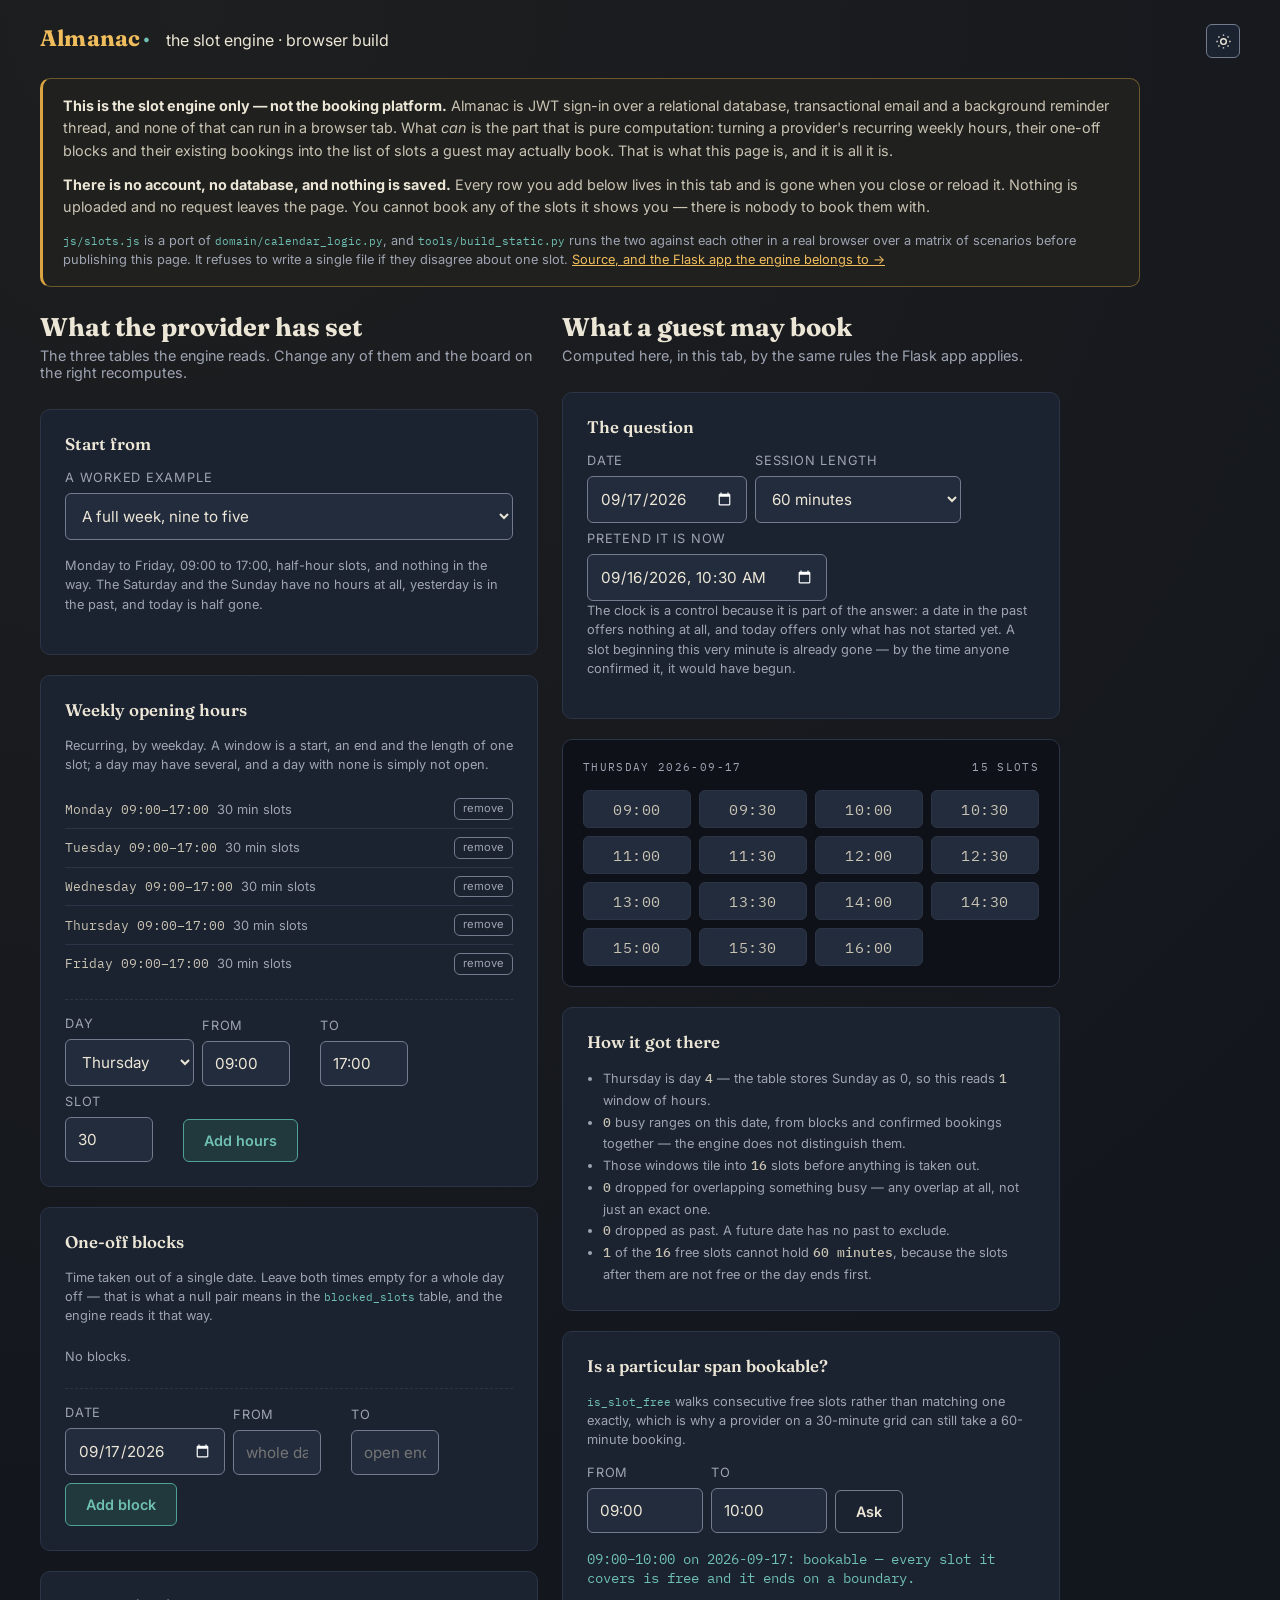
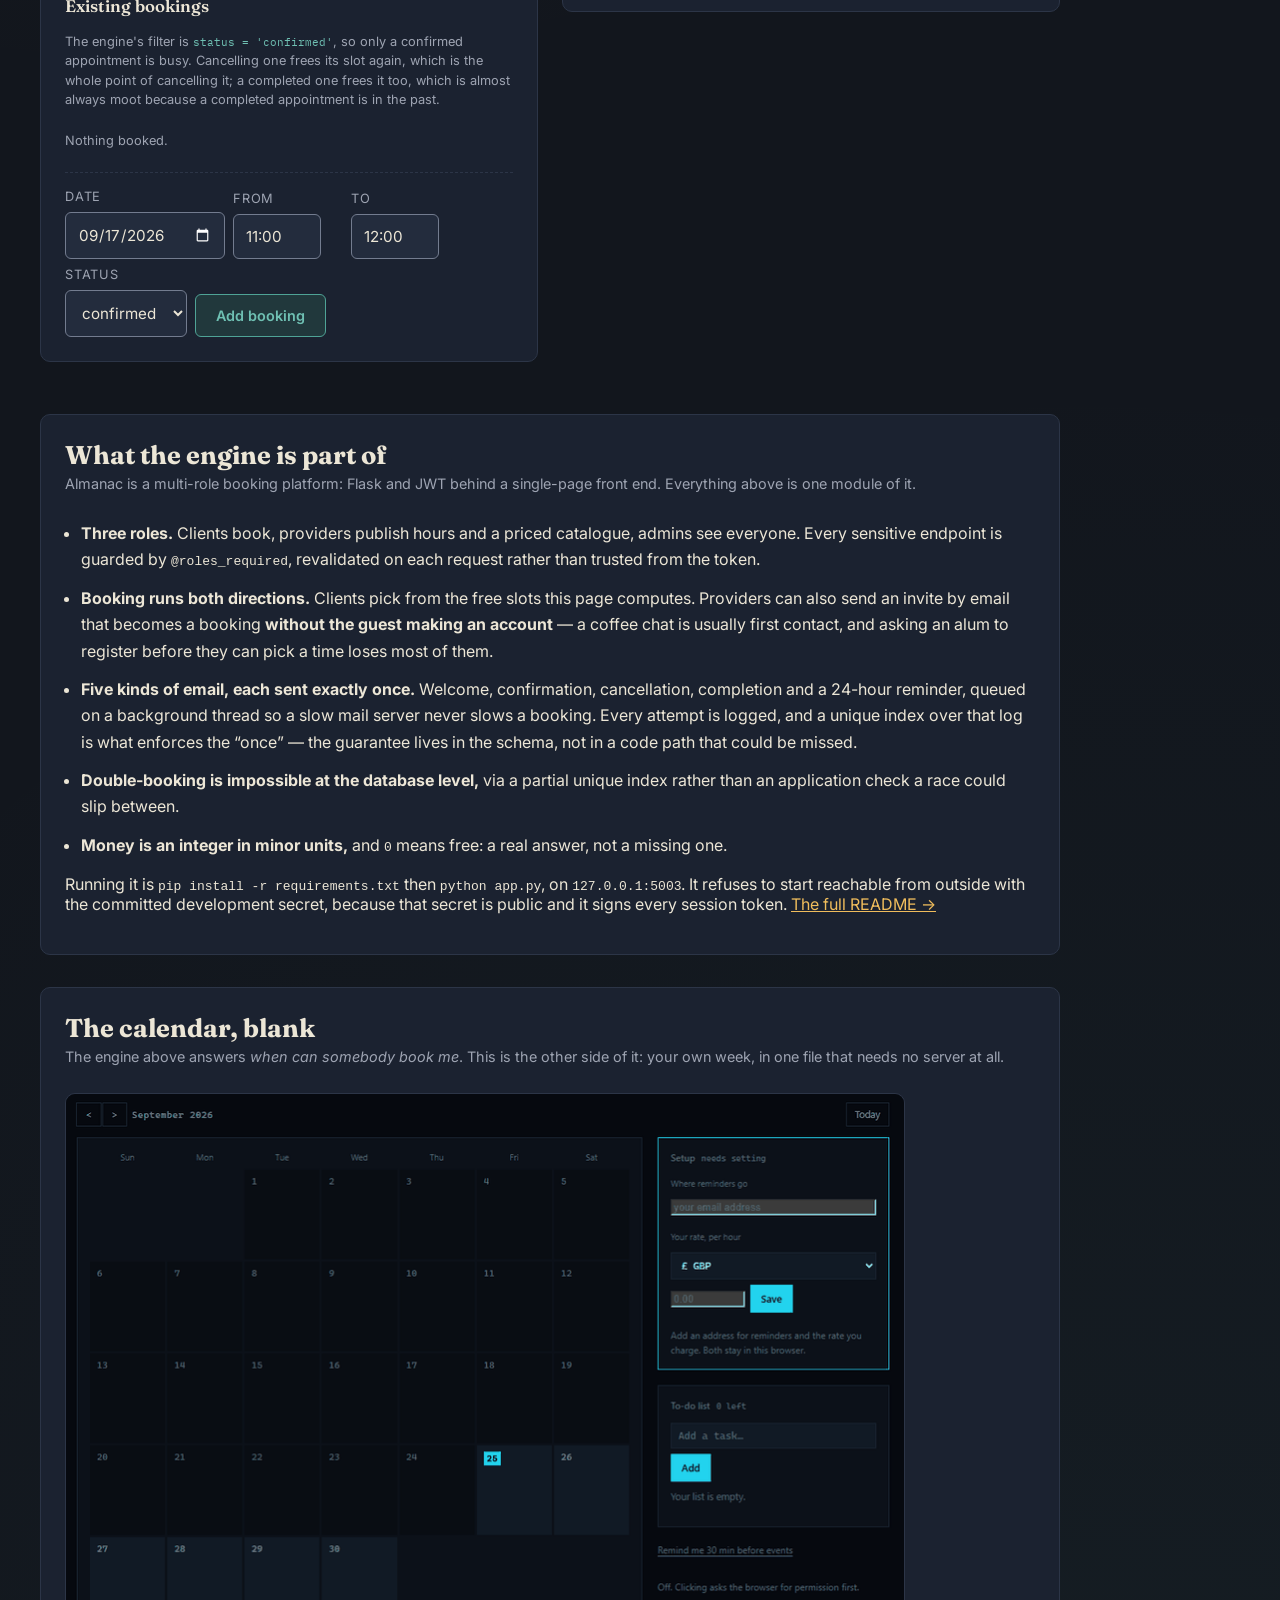
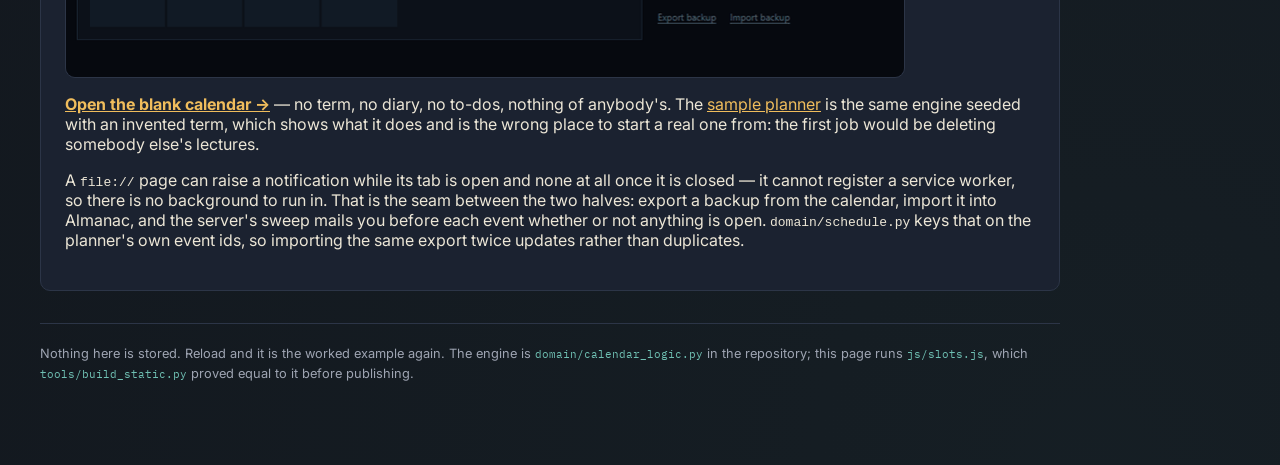
==== commit 079bdde4: "theme: CSS token system for the Flask app, the slot-engine demo and the architecture page Colours mo" ====
--- a/docs/app/index.html
+++ b/docs/app/index.html
@@ -1,10 +1,15 @@
 <!DOCTYPE html>
-<html lang="en">
+<html lang="en" class="theme-dark">
 <head>
 <meta charset="UTF-8">
 <meta name="viewport" content="width=device-width, initial-scale=1.0">
 <title>Almanac — the slot engine, in your browser</title>
 <meta name="description" content="The free-slot engine from Almanac, running standalone: recurring weekly hours, minus one-off blocks, minus existing bookings, tiled into bookable slots. No account, no database, nothing saved.">
+<meta name="theme-color" content="#12161d">
+<!-- class="theme-dark" themes the page with no JavaScript. This only restores a theme
+     picked earlier, before first paint; 'theme' is the key every page on this origin
+     shares, so a choice made on one carries to the rest. -->
+<script>try { var t = localStorage.getItem('theme'); if (/^[a-z]+$/.test(t)) document.documentElement.classList.replace('theme-dark', 'theme-' + t); } catch (e) {}</script>
 <link rel="stylesheet" href="css/style.css">
 <link rel="stylesheet" href="css/demo.css">
 </head>
@@ -13,6 +18,10 @@
 <header class="demo-head">
   <div class="brand"><span class="mark">Almanac</span></div>
   <span class="brand sub">the slot engine · browser build</span>
+  <button class="theme-toggle" type="button" data-theme-toggle aria-label="Switch to light theme">
+    <svg class="moon" viewBox="0 0 24 24" fill="none" stroke="currentColor" stroke-width="2" aria-hidden="true"><path d="M21 12.8A9 9 0 1 1 11.2 3a7 7 0 0 0 9.8 9.8z"/></svg>
+    <svg class="sun" viewBox="0 0 24 24" fill="none" stroke="currentColor" stroke-width="2" aria-hidden="true"><circle cx="12" cy="12" r="4"/><path d="M12 2v2M12 20v2M4.9 4.9l1.4 1.4M17.7 17.7l1.4 1.4M2 12h2M20 12h2M4.9 19.1l1.4-1.4M17.7 6.3l1.4-1.4"/></svg>
+  </button>
 </header>
 
 <!-- The banner the Flask app does not have, because the Flask app does not
--- a/docs/app/css/style.css
+++ b/docs/app/css/style.css
@@ -1,30 +1,117 @@
 /* Generated by tools/build_static.py -- edit static/css/style.css instead. */
 @import url('https://fonts.googleapis.com/css2?family=Fraunces:opsz,wght@9..144,500..800&family=Inter:wght@400;500;600;700&family=IBM+Plex+Mono:wght@400;500;600&display=swap');
 
+/* ======================================================================
+   DESIGN TOKENS
+   1. Theme-independent tokens (spacing, type, shape, motion) live on :root.
+   2. Colour tokens live in one block per theme, keyed on a class on <html>.
+      class="theme-dark" is in the markup, so the page is themed with no
+      JavaScript at all; a script only restores a theme picked earlier.
+   3. Components below read semantic tokens only, never a raw colour.
+   To add a theme: copy a theme block, rename it .theme-<name>, set every
+   token in it, and add <name> to the page's THEMES list (static/js/app.js,
+   templates/coffee.html, tools/static_src/js/demo.js). Nothing else
+   changes, and tests/test_theming.py checks the new block has every token
+   and that every pairing meets WCAG AA.
+   docs/architecture.html carries a copy of the two theme blocks, because it
+   is a single-file page; a test keeps the copies identical.
+   ====================================================================== */
 :root {
-  --ink: #12161d;
-  --panel: #1b2230;
-  --panel-alt: #232c3d;
-  --panel-raised: #29334a;
-  --border: #2c3547;
-  --parchment: #ece6d6;
-  --parchment-dim: #c9c3b2;
-  --muted: #8d93a3;
-  --brass: #d9a441;
-  --brass-strong: #f0bd5c;
-  --teal: #4fa396;
-  --teal-strong: #6fc0b3;
-  --clay: #c1573f;
-  --clay-strong: #dd7057;
-
+  /* spacing: --space-N is N x 4px */
+  --space-1: 4px; --space-2: 8px; --space-3: 12px; --space-4: 16px; --space-5: 20px;
+  --space-6: 24px; --space-7: 28px; --space-8: 32px; --space-9: 36px; --space-10: 40px; --space-11: 44px; --space-12: 48px; --space-18: 72px;
+
+  /* typography */
   --font-display: 'Fraunces', serif;
-  --font-body: 'Inter', system-ui, sans-serif;
+  --font-sans: 'Inter', system-ui, sans-serif;
   --font-mono: 'IBM Plex Mono', monospace;
-
-  --radius-s: 6px;
-  --radius-m: 10px;
-  --radius-l: 16px;
+  --text-3xs: 0.65rem; --text-2xs: 0.7rem; --text-xs: 0.75rem; --text-sm: 0.8rem;
+  --text-md: 0.85rem; --text-base: 0.9rem; --text-lg: 0.95rem; --text-xl: 1.05rem;
+  --text-2xl: 1.3rem; --text-brand: 1.4rem; --text-3xl: 1.6rem; --text-4xl: 1.875rem; --text-display: 2.1rem;
+  --leading-none: 1; --leading-tight: 1.15; --leading-snug: 1.5; --leading-body: 1.55; --leading-relaxed: 1.65;
+  --weight-medium: 500; --weight-semibold: 600; --weight-bold: 700;
+  --tracking-snug: -0.01em; --tracking-tight: 0.01em; --tracking-mono: 0.03em; --tracking-caps: 0.06em;
+  --tracking-label: 0.08em; --tracking-wide: 0.12em; --tracking-wider: 0.14em;
+
+  /* shape and motion */
+  --radius-xs: 4px; --radius-s: 6px; --radius-m: 10px; --radius-l: 16px; --radius-pill: 20px; --radius-full: 50%;
+  --ease: ease;
+  --duration-instant: 0.08s; --duration-fast: 0.12s; --duration: 0.15s; --duration-slow: 0.2s;
+}
+
+/* ---- themes. :where(:root) has no specificity, so it is only the fallback for an
+   <html> with no theme class or an unknown one; any .theme-* block wins over it. */
+:where(:root), .theme-dark {
+  color-scheme: dark;
+  --color-bg: #12161d;                /* ink: the page */
+  --color-surface: #1b2230;           /* cards, panels */
+  --color-surface-subtle: #232c3d;    /* fields, chips, provider cards */
+  --color-surface-raised: #29334a;    /* hover, toasts, window chips */
+  --color-surface-sunken: #0e1218;    /* sidebar, departure board */
+  --color-border: #2c3547;            /* separators */
+  --color-border-strong: #737c8f;     /* form-field edges: 3:1 on every surface */
+  --color-text-primary: #ece6d6;      /* parchment */
+  --color-text-muted: #c9c3b2;
+  --color-text-subtle: #9ea4b2;       /* labels, meta (was #8d93a3: 4.10:1 on raised) */
+  --color-accent: #d9a441;            /* brass: fills, selected edges */
+  --color-accent-hover: #f0bd5c;
+  --color-accent-strong: #f0bd5c;     /* brass as text: links, the mark, dates */
+  --color-accent-subtle: #3a3426;     /* brass-tinted badges that carry text */
+  --color-accent-wash: #20201f;       /* the faintest brass tint: banners, a selected card */
+  --color-text-on-accent: #201505;
+  --color-secondary: #6fc0b3;         /* teal as text: providers, success, GET */
+  --color-secondary-fill: #4fa396;    /* teal as a mark */
+  --color-secondary-subtle: #21383c;
+  --color-danger: #ea8670;            /* clay (was #dd7057: 3.92:1 on raised) */
+  --color-danger-subtle: #3d2a2b;
+  --color-warning: #fab219;           /* near a limit: always with words beside it */
+  --color-neutral-subtle: #2f3747;    /* queued / client badges */
+  --color-track: #2f3747;             /* the empty part of a meter */
+  --color-hover-wash: #1e2533;        /* a row under the pointer */
+  --color-topbar: rgba(18, 22, 29, 0.88);
+  --glow-accent: rgba(217, 164, 65, 0.06);
+  --glow-secondary: rgba(79, 163, 150, 0.06);
   --shadow-card: 0 10px 30px -12px rgba(0, 0, 0, 0.55);
+  --shadow-tip: 0 12px 28px -10px rgba(0, 0, 0, 0.7);
+  --color-series-new: #bb8d0c;        /* chart marks, 3:1 on the surface */
+  --color-series-existing: #0f9485;
+  --icon-moon: none; --icon-sun: inline;   /* the toggle shows where it will take you */
+}
+.theme-light {
+  color-scheme: light;
+  --color-bg: #f4efe3;
+  --color-surface: #fffdf7;
+  --color-surface-subtle: #f8f3e8;
+  --color-surface-raised: #efe8d8;
+  --color-surface-sunken: #e9e2d1;
+  --color-border: #ddd4bf;
+  --color-border-strong: #857c6a;
+  --color-text-primary: #12161d;
+  --color-text-muted: #3a4150;
+  --color-text-subtle: #595e6b;
+  --color-accent: #94650f;
+  --color-accent-hover: #7a520a;
+  --color-accent-strong: #7f560b;
+  --color-accent-subtle: #f5e8cc;
+  --color-accent-wash: #fbf4e4;
+  --color-text-on-accent: #ffffff;
+  --color-secondary: #1c6e62;
+  --color-secondary-fill: #2a8a7c;
+  --color-secondary-subtle: #dcefe9;
+  --color-danger: #a33a24;
+  --color-danger-subtle: #f7e2da;
+  --color-warning: #855700;
+  --color-neutral-subtle: #e8e3d8;
+  --color-track: #e8e3d8;
+  --color-hover-wash: #f6f0e2;
+  --color-topbar: rgba(244, 239, 227, 0.9);
+  --glow-accent: rgba(148, 101, 15, 0.06);
+  --glow-secondary: rgba(42, 138, 124, 0.06);
+  --shadow-card: 0 10px 30px -14px rgba(60, 45, 20, 0.25);
+  --shadow-tip: 0 12px 28px -10px rgba(60, 45, 20, 0.3);
+  --color-series-new: #a07808;
+  --color-series-existing: #0d7f72;
+  --icon-moon: inline; --icon-sun: none;
 }
 
 * { box-sizing: border-box; }
@@ -32,31 +119,52 @@
 html, body {
   margin: 0;
   padding: 0;
-  background: var(--ink);
-  color: var(--parchment);
-  font-family: var(--font-body);
+  background: var(--color-bg);
+  color: var(--color-text-primary);
+  font-family: var(--font-sans);
   min-height: 100vh;
 }
 
 body {
   background-image:
-    radial-gradient(circle at 15% 0%, rgba(217, 164, 65, 0.06), transparent 45%),
-    radial-gradient(circle at 85% 100%, rgba(79, 163, 150, 0.06), transparent 45%);
+    radial-gradient(circle at 15% 0%, var(--glow-accent), transparent 45%),
+    radial-gradient(circle at 85% 100%, var(--glow-secondary), transparent 45%);
 }
 
 button, input, select, textarea { font-family: inherit; }
 
-a { color: var(--brass-strong); }
-
-::selection { background: var(--brass); color: var(--ink); }
+a { color: var(--color-accent-strong); }
+
+::selection { background: var(--color-accent); color: var(--color-text-on-accent); }
 
 /* focus visibility */
 button:focus-visible, input:focus-visible, select:focus-visible, a:focus-visible {
-  outline: 2px solid var(--brass-strong);
+  outline: 2px solid var(--color-accent-strong);
   outline-offset: 2px;
 }
 
 .hidden { display: none !important; }
+
+/* The theme switch. Two icons; the theme block decides which one shows, so
+   the right one is up before any script runs. */
+.theme-toggle {
+  display: inline-flex;
+  align-items: center;
+  justify-content: center;
+  width: 34px;
+  height: 34px;
+  padding: 0;
+  flex: none;
+  border-radius: var(--radius-s);
+  border: 1px solid var(--color-border-strong);
+  background: var(--color-surface);
+  color: var(--color-text-primary);
+  cursor: pointer;
+}
+.theme-toggle:hover { border-color: var(--color-accent); }
+.theme-toggle svg { width: 17px; height: 17px; }
+.theme-toggle .moon { display: var(--icon-moon); }
+.theme-toggle .sun { display: var(--icon-sun); }
 
 /* ---------------------------------------------------------------- */
 /* App shell / brand                                                 */
@@ -64,22 +172,22 @@
 .brand {
   display: flex;
   align-items: baseline;
-  gap: 0.5rem;
+  gap: var(--space-2);
 }
 .brand .mark {
   font-family: var(--font-display);
-  font-weight: 700;
-  font-size: 1.4rem;
-  color: var(--brass-strong);
-  letter-spacing: 0.01em;
-}
-.brand .mark::after { content: '·'; color: var(--teal-strong); margin-left: 2px; }
+  font-weight: var(--weight-bold);
+  font-size: var(--text-brand);
+  color: var(--color-accent-strong);
+  letter-spacing: var(--tracking-tight);
+}
+.brand .mark::after { content: '·'; color: var(--color-secondary); margin-left: 2px; }
 .brand .sub {
   font-family: var(--font-mono);
-  font-size: 0.68rem;
-  color: var(--muted);
+  font-size: var(--text-2xs);
+  color: var(--color-text-subtle);
   text-transform: uppercase;
-  letter-spacing: 0.14em;
+  letter-spacing: var(--tracking-wider);
 }
 
 /* ---------------------------------------------------------------- */
@@ -90,7 +198,7 @@
   display: flex;
   align-items: center;
   justify-content: center;
-  padding: 2rem 1rem;
+  padding: var(--space-8) var(--space-4);
 }
 
 .ledger {
@@ -100,156 +208,161 @@
   border-radius: var(--radius-l);
   overflow: hidden;
   box-shadow: var(--shadow-card);
-  border: 1px solid var(--border);
+  border: 1px solid var(--color-border);
 }
 
 .ledger-cover {
-  background: linear-gradient(160deg, #1a2130, #0e1218 85%);
-  padding: 2.75rem 2.25rem;
+  background: linear-gradient(160deg, var(--color-surface), var(--color-surface-sunken) 85%);
+  padding: var(--space-11) var(--space-9);
   display: flex;
   flex-direction: column;
   justify-content: space-between;
   position: relative;
-  border-right: 1px dashed var(--border);
+  border-right: 1px dashed var(--color-border);
 }
 .ledger-cover::before {
   content: '';
   position: absolute;
   inset: 14px;
-  border: 1px solid rgba(217, 164, 65, 0.18);
-  border-radius: 10px;
+  border: 1px solid var(--color-accent-subtle);
+  border-radius: var(--radius-m);
   pointer-events: none;
 }
 .ledger-cover h1 {
   font-family: var(--font-display);
-  font-size: 2.1rem;
-  line-height: 1.15;
-  margin: 1.5rem 0 0.75rem;
-  color: var(--parchment);
+  font-size: var(--text-display);
+  line-height: var(--leading-tight);
+  margin: var(--space-6) 0 var(--space-3);
+  color: var(--color-text-primary);
 }
 .ledger-cover p {
-  color: var(--parchment-dim);
-  font-size: 0.95rem;
-  line-height: 1.55;
+  color: var(--color-text-muted);
+  font-size: var(--text-lg);
+  line-height: var(--leading-body);
   max-width: 30ch;
 }
 .ledger-cover .roles {
   display: flex;
   flex-direction: column;
-  gap: 0.6rem;
-  margin-top: 2rem;
-  font-family: var(--font-mono);
-  font-size: 0.75rem;
-  color: var(--muted);
+  gap: var(--space-2);
+  margin-top: var(--space-8);
+  font-family: var(--font-mono);
+  font-size: var(--text-xs);
+  color: var(--color-text-subtle);
 }
 .ledger-cover .roles span.tag {
   display: inline-block;
   width: 8px; height: 8px;
-  border-radius: 50%;
-  margin-right: 0.5rem;
-}
+  border-radius: var(--radius-full);
+  margin-right: var(--space-2);
+}
+.ledger-cover .roles .tag-client { background: var(--color-text-subtle); }
+.ledger-cover .roles .tag-provider { background: var(--color-secondary-fill); }
+.ledger-cover .roles .tag-admin { background: var(--color-accent); }
 
 .ledger-form {
-  background: var(--panel);
-  padding: 2.75rem 2.5rem;
+  background: var(--color-surface);
+  padding: var(--space-11) var(--space-10);
   display: flex;
   flex-direction: column;
 }
 
 .tabs {
   display: flex;
-  gap: 1.5rem;
-  margin-bottom: 1.75rem;
-  border-bottom: 1px solid var(--border);
-}
+  align-items: flex-start;
+  gap: var(--space-6);
+  margin-bottom: var(--space-7);
+  border-bottom: 1px solid var(--color-border);
+}
+.tabs .theme-toggle { margin-left: auto; }
 .tab {
   background: none;
   border: none;
-  color: var(--muted);
-  font-size: 0.95rem;
-  font-weight: 600;
-  padding: 0.5rem 0 0.9rem;
+  color: var(--color-text-subtle);
+  font-size: var(--text-lg);
+  font-weight: var(--weight-semibold);
+  padding: var(--space-2) 0 var(--space-4);
   cursor: pointer;
   position: relative;
 }
-.tab.active { color: var(--parchment); }
+.tab.active { color: var(--color-text-primary); }
 .tab.active::after {
   content: '';
   position: absolute;
   left: 0; right: 0; bottom: -1px;
   height: 2px;
-  background: var(--brass-strong);
-}
-
-.field { margin-bottom: 1.1rem; }
+  background: var(--color-accent-strong);
+}
+
+.field { margin-bottom: var(--space-4); }
 .field label {
   display: block;
-  font-size: 0.78rem;
-  color: var(--muted);
-  margin-bottom: 0.4rem;
+  font-size: var(--text-sm);
+  color: var(--color-text-subtle);
+  margin-bottom: var(--space-2);
   text-transform: uppercase;
-  letter-spacing: 0.06em;
+  letter-spacing: var(--tracking-caps);
 }
 .field input, .field select, .field textarea {
   width: 100%;
-  background: var(--panel-alt);
-  border: 1px solid var(--border);
-  border-radius: var(--radius-s);
-  color: var(--parchment);
-  padding: 0.65rem 0.75rem;
-  font-size: 0.95rem;
-}
-.field input:focus, .field select:focus, .field textarea:focus { border-color: var(--brass); }
-
-.role-picker { display: flex; gap: 0.6rem; }
+  background: var(--color-surface-subtle);
+  border: 1px solid var(--color-border-strong);
+  border-radius: var(--radius-s);
+  color: var(--color-text-primary);
+  padding: var(--space-3);
+  font-size: var(--text-lg);
+}
+.field input:focus, .field select:focus, .field textarea:focus { border-color: var(--color-accent); }
+
+.role-picker { display: flex; gap: var(--space-2); }
 .role-picker label {
   flex: 1;
-  border: 1px solid var(--border);
-  border-radius: var(--radius-s);
-  padding: 0.55rem 0.5rem;
+  border: 1px solid var(--color-border-strong);
+  border-radius: var(--radius-s);
+  padding: var(--space-2);
   text-align: center;
-  font-size: 0.82rem;
+  font-size: var(--text-sm);
   cursor: pointer;
-  color: var(--muted);
+  color: var(--color-text-subtle);
   text-transform: none;
 }
 .role-picker input { display: none; }
-.role-picker input:checked + span { color: var(--parchment); }
-.role-picker label:has(input:checked) { border-color: var(--brass); background: rgba(217,164,65,0.08); }
+.role-picker input:checked + span { color: var(--color-text-primary); }
+.role-picker label:has(input:checked) { border-color: var(--color-accent); background: var(--color-accent-wash); }
 
 .btn {
   display: inline-flex;
   align-items: center;
   justify-content: center;
-  gap: 0.5rem;
+  gap: var(--space-2);
   border: none;
   border-radius: var(--radius-s);
-  padding: 0.7rem 1.2rem;
-  font-weight: 600;
-  font-size: 0.9rem;
+  padding: var(--space-3) var(--space-5);
+  font-weight: var(--weight-semibold);
+  font-size: var(--text-base);
   cursor: pointer;
-  transition: transform 0.08s ease, filter 0.15s ease;
+  transition: transform var(--duration-instant) var(--ease), filter var(--duration) var(--ease);
 }
 .btn:active { transform: translateY(1px); }
-.btn-primary { background: var(--brass); color: #201505; }
-.btn-primary:hover { filter: brightness(1.08); }
-.btn-ghost { background: transparent; color: var(--parchment); border: 1px solid var(--border); }
-.btn-ghost:hover { border-color: var(--brass); }
-.btn-danger { background: rgba(193, 87, 63, 0.15); color: var(--clay-strong); border: 1px solid rgba(193,87,63,0.4); }
-.btn-danger:hover { background: rgba(193, 87, 63, 0.28); }
-.btn-teal { background: rgba(79,163,150,0.15); color: var(--teal-strong); border: 1px solid rgba(79,163,150,0.4); }
-.btn-teal:hover { background: rgba(79,163,150,0.28); }
+.btn-primary { background: var(--color-accent); color: var(--color-text-on-accent); }
+.btn-primary:hover { background: var(--color-accent-hover); }
+.btn-ghost { background: transparent; color: var(--color-text-primary); border: 1px solid var(--color-border-strong); }
+.btn-ghost:hover { border-color: var(--color-accent); }
+.btn-danger { background: var(--color-danger-subtle); color: var(--color-danger); border: 1px solid var(--color-danger); }
+.btn-danger:hover { filter: brightness(1.15); }
+.btn-teal { background: var(--color-secondary-subtle); color: var(--color-secondary); border: 1px solid var(--color-secondary-fill); }
+.btn-teal:hover { filter: brightness(1.15); }
 .btn-block { width: 100%; }
 .btn:disabled { opacity: 0.5; cursor: not-allowed; }
 
 .form-msg {
-  font-size: 0.85rem;
-  padding: 0.6rem 0.8rem;
-  border-radius: var(--radius-s);
-  margin-bottom: 1rem;
-}
-.form-msg.error { background: rgba(193,87,63,0.15); color: var(--clay-strong); }
-.form-msg.success { background: rgba(79,163,150,0.15); color: var(--teal-strong); }
+  font-size: var(--text-md);
+  padding: var(--space-2) var(--space-3);
+  border-radius: var(--radius-s);
+  margin-bottom: var(--space-4);
+}
+.form-msg.error { background: var(--color-danger-subtle); color: var(--color-danger); }
+.form-msg.success { background: var(--color-secondary-subtle); color: var(--color-secondary); }
 
 /* ---------------------------------------------------------------- */
 /* App layout                                                        */
@@ -257,199 +370,210 @@
 #app-screen { display: grid; grid-template-columns: 230px 1fr; min-height: 100vh; }
 
 .sidebar {
-  background: #0e1218;
-  border-right: 1px solid var(--border);
-  padding: 1.75rem 1.25rem;
+  background: var(--color-surface-sunken);
+  border-right: 1px solid var(--color-border);
+  padding: var(--space-7) var(--space-5);
   display: flex;
   flex-direction: column;
 }
-.sidebar .brand { margin-bottom: 2.25rem; }
+.sidebar .brand { margin-bottom: var(--space-9); }
+.sidebar-tools { display: flex; justify-content: flex-start; margin-top: var(--space-3); }
 .nav-item {
   display: flex;
   align-items: center;
-  gap: 0.65rem;
-  padding: 0.65rem 0.75rem;
-  border-radius: var(--radius-s);
-  color: var(--muted);
-  font-size: 0.88rem;
-  font-weight: 500;
+  gap: var(--space-3);
+  padding: var(--space-3);
+  border-radius: var(--radius-s);
+  color: var(--color-text-subtle);
+  font-size: var(--text-md);
+  font-weight: var(--weight-medium);
   cursor: pointer;
-  margin-bottom: 0.25rem;
+  margin-bottom: var(--space-1);
   border: 1px solid transparent;
 }
-.nav-item:hover { color: var(--parchment); }
+.nav-item:hover { color: var(--color-text-primary); }
 .nav-item.active {
-  background: var(--panel);
-  color: var(--parchment);
-  border-color: var(--border);
-}
-.nav-item .dot { width: 6px; height: 6px; border-radius: 50%; background: var(--brass); opacity: 0; }
+  background: var(--color-surface);
+  color: var(--color-text-primary);
+  border-color: var(--color-border);
+}
+.nav-item .dot { width: 6px; height: 6px; border-radius: var(--radius-full); background: var(--color-accent); opacity: 0; }
 .nav-item.active .dot { opacity: 1; }
 
 .sidebar-foot {
   margin-top: auto;
-  padding-top: 1.25rem;
-  border-top: 1px solid var(--border);
-  font-size: 0.8rem;
-}
-.who { color: var(--parchment); font-weight: 600; }
+  padding-top: var(--space-5);
+  border-top: 1px solid var(--color-border);
+  font-size: var(--text-sm);
+}
+.sidebar-foot .sign-out { margin-top: var(--space-4); }
+.who { color: var(--color-text-primary); font-weight: var(--weight-semibold); }
 .role-badge {
   display: inline-block;
   font-family: var(--font-mono);
-  font-size: 0.65rem;
+  font-size: var(--text-3xs);
   text-transform: uppercase;
-  letter-spacing: 0.08em;
-  padding: 0.15rem 0.45rem;
-  border-radius: 4px;
-  margin-top: 0.35rem;
-}
-.role-badge.admin { background: rgba(217,164,65,0.18); color: var(--brass-strong); }
-.role-badge.provider { background: rgba(79,163,150,0.18); color: var(--teal-strong); }
-.role-badge.client { background: rgba(140,150,170,0.18); color: var(--muted); }
-
-.main { padding: 2rem 2.5rem; max-width: 1100px; }
+  letter-spacing: var(--tracking-label);
+  padding: 2px var(--space-2);
+  border-radius: var(--radius-xs);
+  margin-top: var(--space-1);
+}
+.role-badge.admin { background: var(--color-accent-subtle); color: var(--color-accent-strong); }
+.role-badge.provider { background: var(--color-secondary-subtle); color: var(--color-secondary); }
+.role-badge.client { background: var(--color-neutral-subtle); color: var(--color-text-subtle); }
+
+.main { padding: var(--space-8) var(--space-10); max-width: 1100px; }
 .main h2 {
   font-family: var(--font-display);
-  font-size: 1.6rem;
-  margin: 0 0 0.25rem;
-}
-.main .lede { color: var(--muted); margin: 0 0 1.75rem; font-size: 0.92rem; }
+  font-size: var(--text-3xl);
+  margin: 0 0 var(--space-1);
+}
+.main .lede { color: var(--color-text-subtle); margin: 0 0 var(--space-7); font-size: var(--text-base); }
 
 .card {
-  background: var(--panel);
-  border: 1px solid var(--border);
+  background: var(--color-surface);
+  border: 1px solid var(--color-border);
   border-radius: var(--radius-m);
-  padding: 1.5rem;
-  margin-bottom: 1.25rem;
+  padding: var(--space-6);
+  margin-bottom: var(--space-5);
 }
 .card h3 {
   font-family: var(--font-display);
-  font-size: 1.05rem;
-  margin: 0 0 1rem;
-  font-weight: 600;
-}
-
-.grid-2 { display: grid; grid-template-columns: 1fr 1fr; gap: 1.25rem; }
+  font-size: var(--text-xl);
+  margin: 0 0 var(--space-4);
+  font-weight: var(--weight-semibold);
+}
+
+.grid-2 { display: grid; grid-template-columns: 1fr 1fr; gap: var(--space-5); }
 
 /* provider directory */
-.provider-list { display: grid; grid-template-columns: repeat(auto-fill, minmax(220px, 1fr)); gap: 1rem; }
+.provider-list { display: grid; grid-template-columns: repeat(auto-fill, minmax(220px, 1fr)); gap: var(--space-4); }
 .provider-card {
-  background: var(--panel-alt);
-  border: 1px solid var(--border);
+  background: var(--color-surface-subtle);
+  border: 1px solid var(--color-border);
   border-radius: var(--radius-m);
-  padding: 1.1rem;
+  padding: var(--space-4);
   cursor: pointer;
-  transition: border-color 0.15s ease;
-}
-.provider-card:hover { border-color: var(--brass); }
-.provider-card.selected { border-color: var(--brass); background: rgba(217,164,65,0.07); }
-.provider-card .name { font-weight: 600; margin-bottom: 0.2rem; }
-.provider-card .specialty { color: var(--teal-strong); font-size: 0.8rem; font-family: var(--font-mono); }
+  transition: border-color var(--duration) var(--ease);
+}
+.provider-card:hover { border-color: var(--color-accent); }
+.provider-card.selected { border-color: var(--color-accent); background: var(--color-accent-wash); }
+.provider-card .name { font-weight: var(--weight-semibold); margin-bottom: 2px; }
+.provider-card .specialty { color: var(--color-secondary); font-size: var(--text-sm); font-family: var(--font-mono); }
 
 /* Departure board — signature slot picker */
 .board {
-  background: #0b0e13;
-  border: 1px solid var(--border);
+  background: var(--color-surface-sunken);
+  border: 1px solid var(--color-border);
   border-radius: var(--radius-m);
-  padding: 1.25rem;
+  padding: var(--space-5);
 }
 .board-head {
   display: flex;
   justify-content: space-between;
   align-items: center;
-  margin-bottom: 1rem;
-  font-family: var(--font-mono);
-  font-size: 0.72rem;
+  margin-bottom: var(--space-4);
+  font-family: var(--font-mono);
+  font-size: var(--text-2xs);
   text-transform: uppercase;
-  letter-spacing: 0.12em;
-  color: var(--muted);
+  letter-spacing: var(--tracking-wide);
+  color: var(--color-text-subtle);
 }
 .board-grid {
   display: grid;
   grid-template-columns: repeat(auto-fill, minmax(92px, 1fr));
-  gap: 0.5rem;
+  gap: var(--space-2);
 }
 .slot-chip {
   font-family: var(--font-mono);
-  font-size: 0.95rem;
-  letter-spacing: 0.03em;
-  background: var(--panel-alt);
-  border: 1px solid var(--border);
-  color: var(--parchment-dim);
-  border-radius: var(--radius-s);
-  padding: 0.55rem 0.4rem;
+  font-size: var(--text-lg);
+  letter-spacing: var(--tracking-mono);
+  background: var(--color-surface-subtle);
+  border: 1px solid var(--color-border);
+  color: var(--color-text-muted);
+  border-radius: var(--radius-s);
+  padding: var(--space-2) var(--space-2);
   text-align: center;
   cursor: pointer;
-  transition: background 0.12s ease, color 0.12s ease, transform 0.08s ease;
-}
-.slot-chip:hover { background: var(--panel-raised); color: var(--parchment); }
-.slot-chip.selected { background: var(--brass); color: #201505; border-color: var(--brass); font-weight: 600; }
+  transition: background var(--duration-fast) var(--ease), color var(--duration-fast) var(--ease), transform var(--duration-instant) var(--ease);
+}
+.slot-chip:hover { background: var(--color-surface-raised); color: var(--color-text-primary); }
+.slot-chip.selected { background: var(--color-accent); color: var(--color-text-on-accent); border-color: var(--color-accent); font-weight: var(--weight-semibold); }
 .slot-chip:active { transform: scale(0.97); }
-.board-empty { color: var(--muted); font-size: 0.88rem; padding: 1.5rem 0; text-align: center; }
+.board-empty { color: var(--color-text-subtle); font-size: var(--text-md); padding: var(--space-6) 0; text-align: center; }
 
 /* tables */
-table { width: 100%; border-collapse: collapse; font-size: 0.88rem; }
+table { width: 100%; border-collapse: collapse; font-size: var(--text-md); }
 th {
   text-align: left;
   font-family: var(--font-mono);
-  font-size: 0.68rem;
+  font-size: var(--text-2xs);
   text-transform: uppercase;
-  letter-spacing: 0.08em;
-  color: var(--muted);
-  padding: 0.5rem 0.6rem;
-  border-bottom: 1px solid var(--border);
-}
-td { padding: 0.65rem 0.6rem; border-bottom: 1px solid var(--border); vertical-align: middle; }
+  letter-spacing: var(--tracking-label);
+  color: var(--color-text-subtle);
+  padding: var(--space-2);
+  border-bottom: 1px solid var(--color-border);
+}
+td { padding: var(--space-3) var(--space-2); border-bottom: 1px solid var(--color-border); vertical-align: middle; }
 tr:last-child td { border-bottom: none; }
 .mono { font-family: var(--font-mono); }
 
 .status-pill {
   display: inline-block;
   font-family: var(--font-mono);
-  font-size: 0.68rem;
+  font-size: var(--text-2xs);
   text-transform: uppercase;
-  letter-spacing: 0.06em;
-  padding: 0.2rem 0.5rem;
-  border-radius: 4px;
-}
-.status-pill.confirmed { background: rgba(79,163,150,0.18); color: var(--teal-strong); }
-.status-pill.cancelled { background: rgba(193,87,63,0.18); color: var(--clay-strong); }
-.status-pill.completed { background: rgba(217,164,65,0.18); color: var(--brass-strong); }
-.status-pill.sent { background: rgba(79,163,150,0.18); color: var(--teal-strong); }
-.status-pill.queued { background: rgba(140,150,170,0.18); color: var(--muted); }
-.status-pill.failed { background: rgba(193,87,63,0.18); color: var(--clay-strong); }
+  letter-spacing: var(--tracking-caps);
+  padding: 3px var(--space-2);
+  border-radius: var(--radius-xs);
+}
+.status-pill.confirmed { background: var(--color-secondary-subtle); color: var(--color-secondary); }
+.status-pill.cancelled { background: var(--color-danger-subtle); color: var(--color-danger); }
+.status-pill.completed { background: var(--color-accent-subtle); color: var(--color-accent-strong); }
+.status-pill.sent { background: var(--color-secondary-subtle); color: var(--color-secondary); }
+.status-pill.queued { background: var(--color-neutral-subtle); color: var(--color-text-subtle); }
+.status-pill.failed { background: var(--color-danger-subtle); color: var(--color-danger); }
 
 /* email log */
-.mail-status { display: flex; align-items: center; gap: 0.9rem; flex-wrap: wrap; font-size: 0.8rem; color: var(--muted); }
+.mail-status { display: flex; align-items: center; gap: var(--space-4); flex-wrap: wrap; font-size: var(--text-sm); color: var(--color-text-subtle); }
 .mail-error {
-  margin-top: 0.3rem;
+  margin-top: var(--space-1);
   max-width: 220px;
-  font-size: 0.7rem;
-  color: var(--clay-strong);
+  font-size: var(--text-2xs);
+  color: var(--color-danger);
   white-space: nowrap;
   overflow: hidden;
   text-overflow: ellipsis;
 }
 
+/* the pounds wallet's meter: the fill colour and the words change together,
+   because amber and red are not a signal every reader receives */
+.meter { display: block; height: 8px; border-radius: var(--radius-xs); background: var(--color-track); overflow: hidden; }
+.meter-fill { display: block; height: 100%; border-radius: var(--radius-xs); background: var(--color-accent); }
+.meter-fill.near { background: var(--color-warning); }
+.meter-fill.over { background: var(--color-danger); }
+.meter-state.near { color: var(--color-warning); }
+.meter-state.over, .text-danger { color: var(--color-danger); }
+
 /* ticket-stub appointment cards for the client view */
-.ticket-list { display: flex; flex-direction: column; gap: 0.75rem; }
+.ticket-list { display: flex; flex-direction: column; gap: var(--space-3); }
 .ticket {
   display: grid;
   grid-template-columns: 90px 1fr auto;
   align-items: center;
-  gap: 1rem;
-  background: var(--panel-alt);
-  border: 1px solid var(--border);
-  border-radius: var(--radius-s);
-  padding: 0.9rem 1rem;
+  gap: var(--space-4);
+  background: var(--color-surface-subtle);
+  border: 1px solid var(--color-border);
+  border-radius: var(--radius-s);
+  padding: var(--space-4);
   position: relative;
 }
 .ticket::before, .ticket::after {
   content: '';
   position: absolute;
   width: 14px; height: 14px;
-  background: var(--ink);
-  border-radius: 50%;
+  background: var(--color-bg);
+  border-radius: var(--radius-full);
   top: 50%;
   transform: translateY(-50%);
 }
@@ -458,71 +582,71 @@
 .ticket .date-block {
   font-family: var(--font-mono);
   text-align: center;
-  border-right: 1px dashed var(--border);
-  padding-right: 1rem;
-}
-.ticket .date-block .day { font-size: 1.3rem; color: var(--brass-strong); font-weight: 600; line-height: 1; }
-.ticket .date-block .mon { font-size: 0.65rem; color: var(--muted); text-transform: uppercase; }
-.ticket .info .who { font-weight: 600; margin-bottom: 0.15rem; }
-.ticket .info .when { font-family: var(--font-mono); font-size: 0.8rem; color: var(--muted); }
-.ticket .actions { display: flex; gap: 0.5rem; }
+  border-right: 1px dashed var(--color-border);
+  padding-right: var(--space-4);
+}
+.ticket .date-block .day { font-size: var(--text-2xl); color: var(--color-accent-strong); font-weight: var(--weight-semibold); line-height: var(--leading-none); }
+.ticket .date-block .mon { font-size: var(--text-3xs); color: var(--color-text-subtle); text-transform: uppercase; }
+.ticket .info .who { font-weight: var(--weight-semibold); margin-bottom: 2px; }
+.ticket .info .when { font-family: var(--font-mono); font-size: var(--text-sm); color: var(--color-text-subtle); }
+.ticket .actions { display: flex; gap: var(--space-2); }
 
 .empty-state {
   text-align: center;
-  padding: 2.5rem 1rem;
-  color: var(--muted);
-}
-.empty-state .glyph { font-size: 1.8rem; margin-bottom: 0.5rem; }
+  padding: var(--space-10) var(--space-4);
+  color: var(--color-text-subtle);
+}
+.empty-state .glyph { font-size: 1.8rem; margin-bottom: var(--space-2); }
 
 .day-row {
   display: grid;
   grid-template-columns: 110px 1fr auto;
   align-items: center;
-  gap: 1rem;
-  padding: 0.6rem 0;
-  border-bottom: 1px solid var(--border);
+  gap: var(--space-4);
+  padding: var(--space-2) 0;
+  border-bottom: 1px solid var(--color-border);
 }
 .day-row:last-child { border-bottom: none; }
-.day-row .day-name { font-weight: 600; font-size: 0.85rem; }
-.day-row .windows { display: flex; flex-wrap: wrap; gap: 0.4rem; }
+.day-row .day-name { font-weight: var(--weight-semibold); font-size: var(--text-md); }
+.day-row .windows { display: flex; flex-wrap: wrap; gap: var(--space-2); }
 .window-chip {
   font-family: var(--font-mono);
-  font-size: 0.75rem;
-  background: var(--panel-raised);
-  padding: 0.25rem 0.55rem;
-  border-radius: 4px;
+  font-size: var(--text-xs);
+  background: var(--color-surface-raised);
+  padding: var(--space-1) var(--space-2);
+  border-radius: var(--radius-xs);
   display: inline-flex;
   align-items: center;
-  gap: 0.4rem;
+  gap: var(--space-2);
 }
 .window-chip button {
-  background: none; border: none; color: var(--clay-strong); cursor: pointer; font-size: 0.85rem; line-height: 1; padding: 0;
-}
-
-.inline-form { display: flex; gap: 0.5rem; flex-wrap: wrap; align-items: flex-end; }
+  background: none; border: none; color: var(--color-danger); cursor: pointer; font-size: var(--text-md); line-height: var(--leading-none); padding: 0;
+}
+
+.inline-form { display: flex; gap: var(--space-2); flex-wrap: wrap; align-items: flex-end; }
 .inline-form .field { margin-bottom: 0; min-width: 110px; }
 
 .toast-stack {
   position: fixed;
-  bottom: 1.5rem;
-  right: 1.5rem;
+  bottom: var(--space-6);
+  right: var(--space-6);
   display: flex;
   flex-direction: column;
-  gap: 0.6rem;
+  gap: var(--space-2);
   z-index: 50;
 }
 .toast {
-  background: var(--panel-raised);
-  border: 1px solid var(--border);
-  border-left: 3px solid var(--brass);
-  padding: 0.75rem 1rem;
-  border-radius: var(--radius-s);
-  font-size: 0.85rem;
+  background: var(--color-surface-raised);
+  border: 1px solid var(--color-border);
+  border-left: 3px solid var(--color-accent);
+  padding: var(--space-3) var(--space-4);
+  border-radius: var(--radius-s);
+  font-size: var(--text-md);
   box-shadow: var(--shadow-card);
-  animation: toast-in 0.2s ease;
-}
-.toast.error { border-left-color: var(--clay); }
-.toast.success { border-left-color: var(--teal); }
+  animation: toast-in var(--duration-slow) var(--ease);
+}
+.toast.error { border-left-color: var(--color-danger); }
+.toast.success { border-left-color: var(--color-secondary-fill); }
 @keyframes toast-in {
   from { opacity: 0; transform: translateY(8px); }
   to { opacity: 1; transform: translateY(0); }
@@ -536,11 +660,12 @@
   .ledger { grid-template-columns: 1fr; }
   .ledger-cover { display: none; }
   #app-screen { grid-template-columns: 1fr; }
-  .sidebar { display: flex; flex-direction: row; overflow-x: auto; padding: 1rem; }
+  .sidebar { display: flex; flex-direction: row; align-items: center; overflow-x: auto; padding: var(--space-4); }
   .sidebar .brand, .sidebar-foot { display: none; }
+  .sidebar-tools { margin: 0 0 0 var(--space-2); }
   .nav-item { white-space: nowrap; }
-  .main { padding: 1.5rem 1.25rem; }
+  .main { padding: var(--space-6) var(--space-5); }
   .grid-2 { grid-template-columns: 1fr; }
   .ticket { grid-template-columns: 70px 1fr; }
-  .ticket .actions { grid-column: 1 / -1; justify-content: flex-end; margin-top: 0.5rem; }
-}
+  .ticket .actions { grid-column: 1 / -1; justify-content: flex-end; margin-top: var(--space-2); }
+}
--- a/docs/app/css/demo.css
+++ b/docs/app/css/demo.css
@@ -1,77 +1,79 @@
 /* The slot-engine demo's own styles.
  *
- * Everything structural -- the surface, the type, the cards, the departure
- * board, the slot chips, the buttons, the fields -- comes from
- * static/css/style.css, copied here by tools/build_static.py from the file
- * the Flask app serves. This file only adds what a page that does not exist
- * in the Flask app needs: the banner, a two-column layout, and a handful of
- * read-only rows.
+ * Everything structural -- the tokens, the surface, the type, the cards, the
+ * departure board, the slot chips, the buttons, the fields, the theme switch
+ * -- comes from static/css/style.css, copied here by tools/build_static.py
+ * from the file the Flask app serves. This file only adds what a page that
+ * does not exist in the Flask app needs: the banner, a two-column layout, and
+ * a handful of read-only rows. Like style.css it reads semantic tokens only,
+ * so it follows whichever theme is on <html>.
  *
  * style.css opens with an @import of three Google fonts. Over https that
  * works; over file:// it quietly fails and the page falls back to the system
- * stack named beside each one, which is why --font-body ends in
+ * stack named beside each one, which is why --font-sans ends in
  * system-ui, sans-serif. The layout does not depend on the webfonts loading.
  */
 
-.demo-body { padding-bottom: 3rem; }
+.demo-body { padding-bottom: var(--space-12); }
 
 .demo-head {
   display: flex;
   align-items: baseline;
-  gap: 0.9rem;
-  padding: 1.5rem 2.5rem 0;
+  gap: var(--space-4);
+  padding: var(--space-6) var(--space-10) 0;
   flex-wrap: wrap;
 }
 .demo-head .brand.sub { margin: 0; }
+.demo-head .theme-toggle { margin-left: auto; align-self: center; }
 
 .demo-banner {
-  margin: 1.25rem 2.5rem 0;
-  padding: 1.1rem 1.35rem;
-  border: 1px solid rgba(217, 164, 65, 0.42);
-  border-left: 3px solid var(--brass);
+  margin: var(--space-5) var(--space-10) 0;
+  padding: var(--space-4) var(--space-5);
+  border: 1px solid color-mix(in srgb, var(--color-accent) 42%, transparent);
+  border-left: 3px solid var(--color-accent);
   border-radius: var(--radius-m);
-  background: rgba(217, 164, 65, 0.07);
+  background: var(--color-accent-wash);
   max-width: 1100px;
 }
 .demo-banner p {
-  margin: 0 0 0.7rem;
-  font-size: 0.9rem;
-  line-height: 1.55;
-  color: var(--parchment-dim);
+  margin: 0 0 var(--space-3);
+  font-size: var(--text-base);
+  line-height: var(--leading-body);
+  color: var(--color-text-muted);
 }
 .demo-banner p:last-child { margin-bottom: 0; }
-.demo-banner b { color: var(--parchment); }
-.demo-provenance { font-size: 0.83rem !important; color: var(--muted) !important; }
+.demo-banner b { color: var(--color-text-primary); }
+.demo-provenance { font-size: var(--text-sm) !important; color: var(--color-text-subtle) !important; }
 .demo-banner code, .demo-note code, .demo-foot code {
   font-family: var(--font-mono);
   font-size: 0.86em;
-  color: var(--teal-strong);
+  color: var(--color-secondary);
 }
 
-.demo-main { max-width: 1100px; padding-top: 1.5rem; }
+.demo-main { max-width: 1100px; padding-top: var(--space-6); }
 
 .demo-columns {
   display: grid;
   grid-template-columns: minmax(0, 1fr) minmax(0, 1fr);
-  gap: 1.5rem;
+  gap: var(--space-6);
   align-items: start;
 }
 @media (max-width: 900px) {
   .demo-columns { grid-template-columns: minmax(0, 1fr); }
-  .demo-head, .demo-banner { margin-left: 1rem; margin-right: 1rem; padding-left: 1rem; }
-  .demo-main { padding: 1.5rem 1rem 0; }
+  .demo-head, .demo-banner { margin-left: var(--space-4); margin-right: var(--space-4); padding-left: var(--space-4); }
+  .demo-main { padding: var(--space-6) var(--space-4) 0; }
 }
 
-.demo-output .board { margin-bottom: 1.25rem; }
+.demo-output .board { margin-bottom: var(--space-5); }
 
 .demo-note {
-  color: var(--muted);
-  font-size: 0.82rem;
-  line-height: 1.5;
-  margin: 0 0 1rem;
+  color: var(--color-text-subtle);
+  font-size: var(--text-sm);
+  line-height: var(--leading-snug);
+  margin: 0 0 var(--space-4);
 }
 
-.demo-add { margin-top: 1rem; padding-top: 1rem; border-top: 1px dashed var(--border); }
+.demo-add { margin-top: var(--space-4); padding-top: var(--space-4); border-top: 1px dashed var(--color-border); }
 .demo-add .field input[type="number"] { width: 5.5rem; }
 .demo-add .field input[type="text"] { width: 5.5rem; }
 
@@ -80,68 +82,68 @@
 .demo-row {
   display: flex;
   align-items: center;
-  gap: 0.6rem;
-  padding: 0.4rem 0;
-  border-bottom: 1px solid var(--border);
-  font-size: 0.85rem;
+  gap: var(--space-2);
+  padding: var(--space-2) 0;
+  border-bottom: 1px solid var(--color-border);
+  font-size: var(--text-md);
 }
 .demo-row:last-child { border-bottom: none; }
 .demo-row .when {
   font-family: var(--font-mono);
-  color: var(--parchment-dim);
-  font-size: 0.82rem;
+  color: var(--color-text-muted);
+  font-size: var(--text-sm);
 }
-.demo-row .label { color: var(--muted); font-size: 0.78rem; }
+.demo-row .label { color: var(--color-text-subtle); font-size: var(--text-sm); }
 .demo-row .spacer { flex: 1; }
 .demo-drop {
   background: transparent;
-  border: 1px solid var(--border);
-  color: var(--muted);
+  border: 1px solid var(--color-border-strong);
+  color: var(--color-text-subtle);
   border-radius: var(--radius-s);
   cursor: pointer;
-  font-size: 0.72rem;
-  padding: 0.15rem 0.45rem;
+  font-size: var(--text-2xs);
+  padding: 2px var(--space-2);
   line-height: 1.4;
 }
-.demo-drop:hover { border-color: var(--clay); color: var(--clay-strong); }
+.demo-drop:hover { border-color: var(--color-danger); color: var(--color-danger); }
 
-.demo-empty { color: var(--muted); font-size: 0.82rem; padding: 0.5rem 0; }
+.demo-empty { color: var(--color-text-subtle); font-size: var(--text-sm); padding: var(--space-2) 0; }
 
 /* The slot chips on this page are not buttons: there is nothing to book. */
 .demo-output .slot-chip { cursor: default; }
-.demo-output .slot-chip:hover { background: var(--panel-alt); color: var(--parchment-dim); }
+.demo-output .slot-chip:hover { background: var(--color-surface-subtle); color: var(--color-text-muted); }
 .demo-output .slot-chip:active { transform: none; }
 
-.demo-trace ul { margin: 0; padding-left: 1.1rem; }
+.demo-trace ul { margin: 0; padding-left: var(--space-4); }
 .demo-trace li {
-  color: var(--muted);
-  font-size: 0.83rem;
+  color: var(--color-text-subtle);
+  font-size: var(--text-sm);
   line-height: 1.7;
 }
-.demo-trace li b { color: var(--parchment-dim); font-family: var(--font-mono); font-weight: 500; }
+.demo-trace li b { color: var(--color-text-muted); font-family: var(--font-mono); font-weight: var(--weight-medium); }
 
 .demo-answer {
   font-family: var(--font-mono);
-  font-size: 0.9rem;
-  margin: 0.9rem 0 0;
-  color: var(--parchment-dim);
+  font-size: var(--text-base);
+  margin: var(--space-4) 0 0;
+  color: var(--color-text-muted);
 }
-.demo-answer.yes { color: var(--teal-strong); }
-.demo-answer.no { color: var(--clay-strong); }
+.demo-answer.yes { color: var(--color-secondary); }
+.demo-answer.no { color: var(--color-danger); }
 
 .demo-problem {
-  margin-top: 0.9rem;
-  font-size: 0.82rem;
-  color: var(--clay-strong);
+  margin-top: var(--space-4);
+  font-size: var(--text-sm);
+  color: var(--color-danger);
   font-family: var(--font-mono);
 }
 
 .demo-foot {
-  margin-top: 2rem;
-  padding-top: 1.25rem;
-  border-top: 1px solid var(--border);
-  color: var(--muted);
-  font-size: 0.82rem;
+  margin-top: var(--space-8);
+  padding-top: var(--space-5);
+  border-top: 1px solid var(--color-border);
+  color: var(--color-text-subtle);
+  font-size: var(--text-sm);
   line-height: 1.6;
 }
 .demo-foot p { margin: 0; }
@@ -150,15 +152,15 @@
    not; this explains what it is part of, which a first-time reader needs
    just as much. */
 .demo-about {
-  margin-top: 2rem;
+  margin-top: var(--space-8);
 }
 .demo-about-list {
-  margin: 1rem 0 0;
-  padding-left: 1.1rem;
-  line-height: 1.65;
+  margin: var(--space-4) 0 0;
+  padding-left: var(--space-4);
+  line-height: var(--leading-relaxed);
 }
 .demo-about-list li {
-  margin-bottom: 0.7rem;
+  margin-bottom: var(--space-3);
 }
 .demo-about-list li:last-child {
   margin-bottom: 0;
@@ -170,7 +172,7 @@
   display: block;
   max-width: 100%;
   width: 840px;
-  border: 1px solid var(--border);
-  border-radius: 8px;
-  margin: 0.4rem 0 0;
+  border: 1px solid var(--color-border);
+  border-radius: var(--radius-m);
+  margin: var(--space-2) 0 0;
 }
